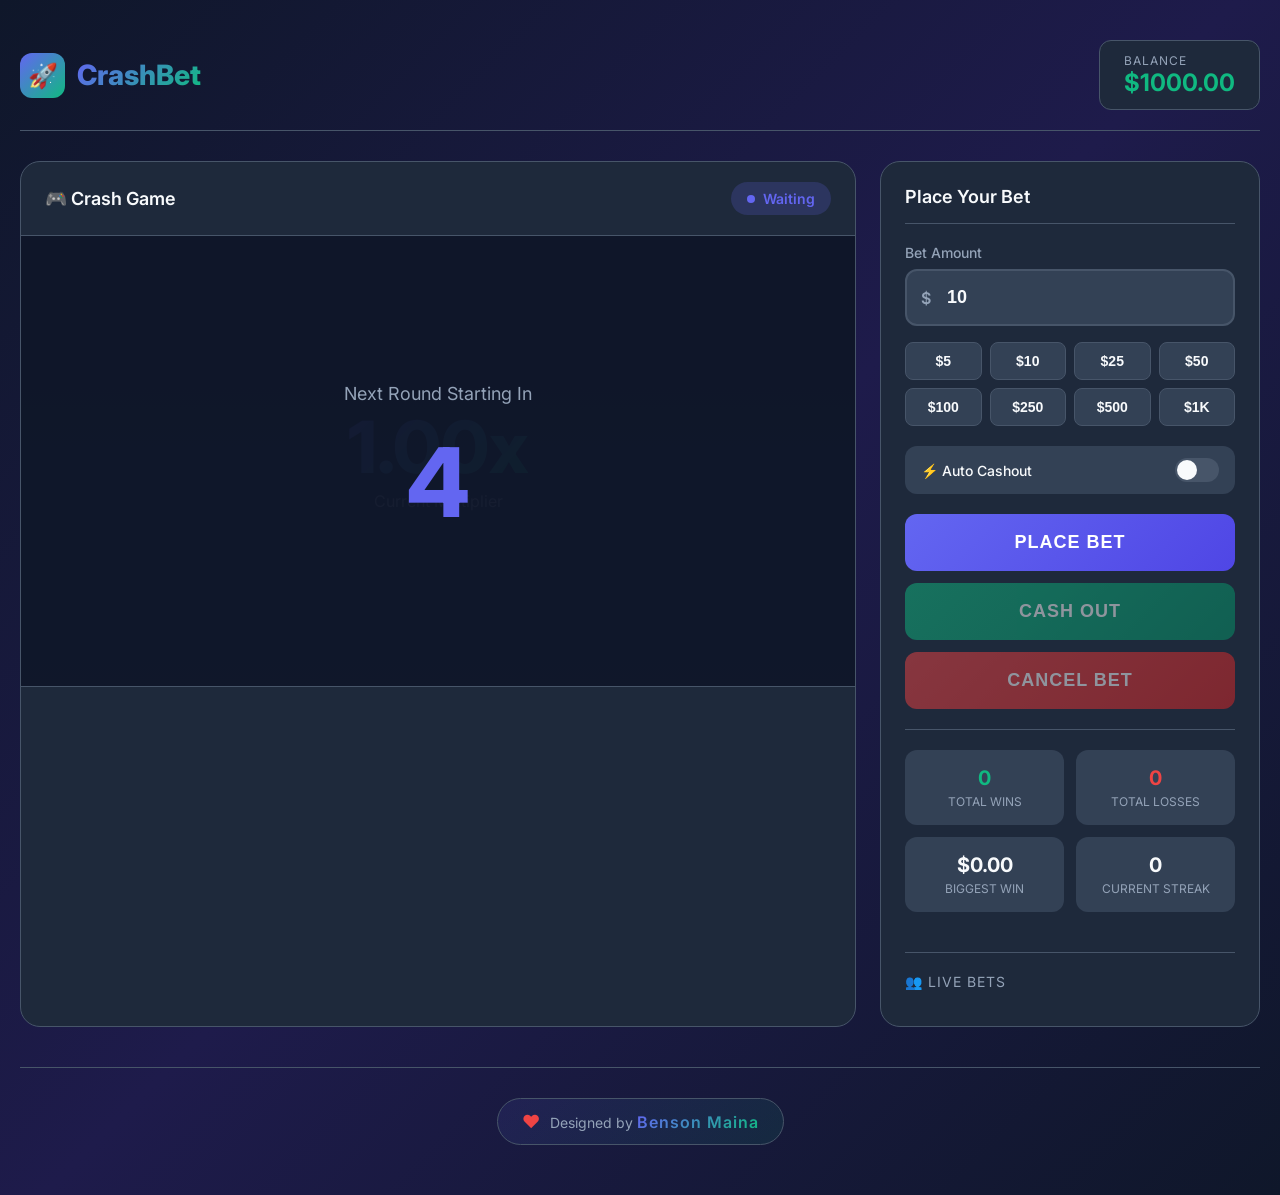
==== index.html @ c90af988 "Rename aviator.html to index.html" ====
<!DOCTYPE html>
<html lang="en">
<head>
    <meta charset="UTF-8">
    <meta name="viewport" content="width=device-width, initial-scale=1.0">
    <title>Crash Bet - Cash Out Game</title>
    <link rel="preconnect" href="https://fonts.googleapis.com">
    <link rel="preconnect" href="https://fonts.gstatic.com" crossorigin>
    <link href="https://fonts.googleapis.com/css2?family=Inter:wght@400;500;600;700;800&display=swap" rel="stylesheet">
    <style>
        * {
            margin: 0;
            padding: 0;
            box-sizing: border-box;
        }

        :root {
            --primary: #6366f1;
            --primary-dark: #4f46e5;
            --success: #10b981;
            --success-dark: #059669;
            --danger: #ef4444;
            --danger-dark: #dc2626;
            --warning: #f59e0b;
            --bg-dark: #0f172a;
            --bg-card: #1e293b;
            --bg-input: #334155;
            --text-primary: #f8fafc;
            --text-secondary: #94a3b8;
            --border: #475569;
        }

        body {
            font-family: 'Inter', sans-serif;
            background: linear-gradient(135deg, #0f172a 0%, #1e1b4b 50%, #0f172a 100%);
            min-height: 100vh;
            color: var(--text-primary);
            overflow-x: hidden;
        }

        .container {
            max-width: 1400px;
            margin: 0 auto;
            padding: 20px;
        }

        /* Header */
        .header {
            display: flex;
            justify-content: space-between;
            align-items: center;
            padding: 20px 0;
            border-bottom: 1px solid var(--border);
            margin-bottom: 30px;
        }

        .logo {
            display: flex;
            align-items: center;
            gap: 12px;
        }

        .logo-icon {
            width: 45px;
            height: 45px;
            background: linear-gradient(135deg, var(--primary), var(--success));
            border-radius: 12px;
            display: flex;
            align-items: center;
            justify-content: center;
            font-size: 24px;
            font-weight: 800;
        }

        .logo-text {
            font-size: 28px;
            font-weight: 800;
            background: linear-gradient(135deg, var(--primary), var(--success));
            -webkit-background-clip: text;
            -webkit-text-fill-color: transparent;
            background-clip: text;
        }

        .balance-display {
            display: flex;
            align-items: center;
            gap: 20px;
        }

        .balance {
            background: var(--bg-card);
            padding: 12px 24px;
            border-radius: 12px;
            border: 1px solid var(--border);
        }

        .balance-label {
            font-size: 12px;
            color: var(--text-secondary);
            text-transform: uppercase;
            letter-spacing: 1px;
        }

        .balance-amount {
            font-size: 24px;
            font-weight: 700;
            color: var(--success);
        }

        /* Main Game Area */
        .game-layout {
            display: grid;
            grid-template-columns: 1fr 380px;
            gap: 24px;
        }

        @media (max-width: 1024px) {
            .game-layout {
                grid-template-columns: 1fr;
            }
        }

        /* Game Canvas Area */
        .game-area {
            background: var(--bg-card);
            border-radius: 20px;
            border: 1px solid var(--border);
            overflow: hidden;
            position: relative;
        }

        .game-header {
            display: flex;
            justify-content: space-between;
            align-items: center;
            padding: 20px 24px;
            border-bottom: 1px solid var(--border);
        }

        .game-title {
            font-size: 18px;
            font-weight: 600;
        }

        .game-status {
            display: flex;
            align-items: center;
            gap: 8px;
            padding: 8px 16px;
            border-radius: 20px;
            font-size: 14px;
            font-weight: 600;
        }

        .status-waiting {
            background: rgba(99, 102, 241, 0.2);
            color: var(--primary);
        }

        .status-running {
            background: rgba(16, 185, 129, 0.2);
            color: var(--success);
        }

        .status-crashed {
            background: rgba(239, 68, 68, 0.2);
            color: var(--danger);
        }

        .status-dot {
            width: 8px;
            height: 8px;
            border-radius: 50%;
            animation: pulse 1.5s infinite;
        }

        .status-waiting .status-dot {
            background: var(--primary);
        }

        .status-running .status-dot {
            background: var(--success);
        }

        .status-crashed .status-dot {
            background: var(--danger);
        }

        @keyframes pulse {
            0%, 100% { opacity: 1; }
            50% { opacity: 0.5; }
        }

        .canvas-container {
            position: relative;
            height: 450px;
            background: linear-gradient(180deg, #0f172a 0%, #1e293b 100%);
        }

        #gameCanvas {
            width: 100%;
            height: 100%;
        }

        .multiplier-display {
            position: absolute;
            top: 50%;
            left: 50%;
            transform: translate(-50%, -50%);
            text-align: center;
            z-index: 10;
        }

        .multiplier-value {
            font-size: 72px;
            font-weight: 800;
            background: linear-gradient(135deg, var(--primary), var(--success));
            -webkit-background-clip: text;
            -webkit-text-fill-color: transparent;
            background-clip: text;
            line-height: 1;
        }

        .multiplier-label {
            font-size: 16px;
            color: var(--text-secondary);
            margin-top: 8px;
        }

        .crashed-overlay {
            position: absolute;
            top: 0;
            left: 0;
            right: 0;
            bottom: 0;
            background: rgba(239, 68, 68, 0.1);
            display: none;
            align-items: center;
            justify-content: center;
            flex-direction: column;
            z-index: 20;
        }

        .crashed-overlay.active {
            display: flex;
        }

        .crashed-text {
            font-size: 48px;
            font-weight: 800;
            color: var(--danger);
            text-transform: uppercase;
        }

        .crashed-multiplier {
            font-size: 32px;
            font-weight: 700;
            color: var(--text-primary);
            margin-top: 10px;
        }

        /* History Bar */
        .history-bar {
            display: flex;
            gap: 8px;
            padding: 16px 24px;
            border-top: 1px solid var(--border);
            overflow-x: auto;
            scrollbar-width: thin;
            scrollbar-color: var(--border) var(--bg-card);
        }

        .history-item {
            flex-shrink: 0;
            padding: 8px 16px;
            border-radius: 8px;
            font-size: 14px;
            font-weight: 600;
            min-width: 70px;
            text-align: center;
        }

        .history-win {
            background: rgba(16, 185, 129, 0.2);
            color: var(--success);
        }

        .history-loss {
            background: rgba(239, 68, 68, 0.2);
            color: var(--danger);
        }

        /* Betting Panel */
        .betting-panel {
            background: var(--bg-card);
            border-radius: 20px;
            border: 1px solid var(--border);
            padding: 24px;
            display: flex;
            flex-direction: column;
            gap: 20px;
        }

        .panel-title {
            font-size: 18px;
            font-weight: 600;
            padding-bottom: 16px;
            border-bottom: 1px solid var(--border);
        }

        .bet-input-group {
            display: flex;
            flex-direction: column;
            gap: 8px;
        }

        .input-label {
            font-size: 14px;
            color: var(--text-secondary);
            font-weight: 500;
        }

        .bet-input-wrapper {
            position: relative;
            display: flex;
            align-items: center;
        }

        .currency-symbol {
            position: absolute;
            left: 16px;
            color: var(--text-secondary);
            font-weight: 600;
        }

        .bet-input {
            width: 100%;
            padding: 16px 16px 16px 40px;
            background: var(--bg-input);
            border: 2px solid var(--border);
            border-radius: 12px;
            color: var(--text-primary);
            font-size: 18px;
            font-weight: 600;
            transition: all 0.3s;
        }

        .bet-input:focus {
            outline: none;
            border-color: var(--primary);
            box-shadow: 0 0 0 3px rgba(99, 102, 241, 0.2);
        }

        .quick-bets {
            display: grid;
            grid-template-columns: repeat(4, 1fr);
            gap: 8px;
            margin-top: 8px;
        }

        .quick-bet-btn {
            padding: 10px;
            background: var(--bg-input);
            border: 1px solid var(--border);
            border-radius: 8px;
            color: var(--text-primary);
            font-size: 14px;
            font-weight: 600;
            cursor: pointer;
            transition: all 0.2s;
        }

        .quick-bet-btn:hover {
            background: var(--primary);
            border-color: var(--primary);
        }

        .auto-cashout-group {
            display: flex;
            flex-direction: column;
            gap: 8px;
        }

        .auto-cashout-toggle {
            display: flex;
            align-items: center;
            justify-content: space-between;
            padding: 12px 16px;
            background: var(--bg-input);
            border-radius: 12px;
            cursor: pointer;
            transition: all 0.3s;
        }

        .auto-cashout-toggle.active {
            background: rgba(16, 185, 129, 0.2);
            border: 1px solid var(--success);
        }

        .toggle-label {
            display: flex;
            align-items: center;
            gap: 10px;
            font-size: 14px;
            font-weight: 500;
        }

        .toggle-switch {
            width: 44px;
            height: 24px;
            background: var(--border);
            border-radius: 12px;
            position: relative;
            transition: all 0.3s;
        }

        .toggle-switch::after {
            content: '';
            position: absolute;
            width: 20px;
            height: 20px;
            background: var(--text-primary);
            border-radius: 50%;
            top: 2px;
            left: 2px;
            transition: all 0.3s;
        }

        .auto-cashout-toggle.active .toggle-switch {
            background: var(--success);
        }

        .auto-cashout-toggle.active .toggle-switch::after {
            left: 22px;
        }

        .auto-cashout-input {
            display: none;
            margin-top: 12px;
        }

        .auto-cashout-toggle.active + .auto-cashout-input {
            display: flex;
        }

        .action-buttons {
            display: flex;
            flex-direction: column;
            gap: 12px;
            margin-top: auto;
        }

        .btn {
            padding: 18px 24px;
            border: none;
            border-radius: 12px;
            font-size: 18px;
            font-weight: 700;
            cursor: pointer;
            transition: all 0.3s;
            text-transform: uppercase;
            letter-spacing: 1px;
        }

        .btn-primary {
            background: linear-gradient(135deg, var(--primary), var(--primary-dark));
            color: white;
        }

        .btn-primary:hover:not(:disabled) {
            transform: translateY(-2px);
            box-shadow: 0 10px 30px rgba(99, 102, 241, 0.4);
        }

        .btn-success {
            background: linear-gradient(135deg, var(--success), var(--success-dark));
            color: white;
        }

        .btn-success:hover:not(:disabled) {
            transform: translateY(-2px);
            box-shadow: 0 10px 30px rgba(16, 185, 129, 0.4);
        }

        .btn-danger {
            background: linear-gradient(135deg, var(--danger), var(--danger-dark));
            color: white;
        }

        .btn:disabled {
            opacity: 0.5;
            cursor: not-allowed;
            transform: none !important;
        }

        .btn-cashout {
            animation: cashoutPulse 1s infinite;
        }

        @keyframes cashoutPulse {
            0%, 100% { transform: scale(1); }
            50% { transform: scale(1.02); }
        }

        /* Stats Section */
        .stats-section {
            display: grid;
            grid-template-columns: repeat(2, 1fr);
            gap: 12px;
            padding-top: 20px;
            border-top: 1px solid var(--border);
        }

        .stat-card {
            background: var(--bg-input);
            padding: 16px;
            border-radius: 12px;
            text-align: center;
        }

        .stat-value {
            font-size: 20px;
            font-weight: 700;
            color: var(--text-primary);
        }

        .stat-label {
            font-size: 12px;
            color: var(--text-secondary);
            margin-top: 4px;
            text-transform: uppercase;
        }

        .stat-value.win {
            color: var(--success);
        }

        .stat-value.loss {
            color: var(--danger);
        }

        /* Live Bets */
        .live-bets {
            margin-top: 20px;
            padding-top: 20px;
            border-top: 1px solid var(--border);
        }

        .live-bets-title {
            font-size: 14px;
            color: var(--text-secondary);
            margin-bottom: 12px;
            text-transform: uppercase;
            letter-spacing: 1px;
        }

        .live-bet-item {
            display: flex;
            justify-content: space-between;
            align-items: center;
            padding: 10px 0;
            border-bottom: 1px solid var(--border);
        }

        .live-bet-item:last-child {
            border-bottom: none;
        }

        .player-info {
            display: flex;
            align-items: center;
            gap: 10px;
        }

        .player-avatar {
            width: 32px;
            height: 32px;
            background: linear-gradient(135deg, var(--primary), var(--success));
            border-radius: 50%;
            display: flex;
            align-items: center;
            justify-content: center;
            font-size: 14px;
            font-weight: 600;
        }

        .player-name {
            font-size: 14px;
            font-weight: 500;
        }

        .player-bet {
            font-size: 14px;
            color: var(--text-secondary);
        }

        .player-cashout {
            font-size: 14px;
            font-weight: 600;
            color: var(--success);
        }

        .player-waiting {
            font-size: 14px;
            color: var(--warning);
        }

        /* Countdown Overlay */
        .countdown-overlay {
            position: absolute;
            top: 0;
            left: 0;
            right: 0;
            bottom: 0;
            background: rgba(15, 23, 42, 0.95);
            display: none;
            align-items: center;
            justify-content: center;
            flex-direction: column;
            z-index: 30;
        }

        .countdown-overlay.active {
            display: flex;
        }

        .countdown-text {
            font-size: 18px;
            color: var(--text-secondary);
            margin-bottom: 20px;
        }

        .countdown-value {
            font-size: 96px;
            font-weight: 800;
            color: var(--primary);
            animation: countdownPulse 1s infinite;
        }

        @keyframes countdownPulse {
            0%, 100% { transform: scale(1); opacity: 1; }
            50% { transform: scale(1.1); opacity: 0.8; }
        }

        /* Toast Notifications */
        .toast-container {
            position: fixed;
            bottom: 24px;
            right: 24px;
            z-index: 1000;
            display: flex;
            flex-direction: column;
            gap: 12px;
        }

        .toast {
            padding: 16px 24px;
            border-radius: 12px;
            background: var(--bg-card);
            border: 1px solid var(--border);
            display: flex;
            align-items: center;
            gap: 12px;
            animation: slideIn 0.3s ease;
            min-width: 300px;
        }

        .toast-success {
            border-color: var(--success);
        }

        .toast-error {
            border-color: var(--danger);
        }

        .toast-icon {
            font-size: 20px;
        }

        .toast-message {
            font-size: 14px;
            font-weight: 500;
        }

        @keyframes slideIn {
            from {
                transform: translateX(100%);
                opacity: 0;
            }
            to {
                transform: translateX(0);
                opacity: 1;
            }
        }

        /* Footer Credit */
        .footer-credit {
            text-align: center;
            padding: 30px 0;
            margin-top: 40px;
            border-top: 1px solid var(--border);
        }

        .credit-badge {
            display: inline-flex;
            align-items: center;
            gap: 10px;
            padding: 12px 24px;
            background: linear-gradient(135deg, rgba(99, 102, 241, 0.1), rgba(16, 185, 129, 0.1));
            border: 1px solid var(--border);
            border-radius: 50px;
            transition: all 0.3s;
        }

        .credit-badge:hover {
            border-color: var(--primary);
            box-shadow: 0 0 20px rgba(99, 102, 241, 0.3);
        }

        .credit-text {
            font-size: 14px;
            color: var(--text-secondary);
        }

        .credit-text span {
            color: var(--primary);
            font-weight: 600;
        }

        .credit-heart {
            color: var(--danger);
            animation: heartBeat 1.5s infinite;
            font-size: 18px;
        }

        @keyframes heartBeat {
            0%, 100% { transform: scale(1); }
            50% { transform: scale(1.2); }
        }

        .designer-name {
            font-size: 16px;
            font-weight: 700;
            background: linear-gradient(135deg, var(--primary), var(--success));
            -webkit-background-clip: text;
            -webkit-text-fill-color: transparent;
            background-clip: text;
            letter-spacing: 1px;
        }

        /* Responsive */
        @media (max-width: 768px) {
            .header {
                flex-direction: column;
                gap: 16px;
            }

            .multiplier-value {
                font-size: 48px;
            }

            .canvas-container {
                height: 300px;
            }

            .betting-panel {
                padding: 16px;
            }

            .btn {
                padding: 14px 20px;
                font-size: 16px;
            }
        }
    </style>
</head>
<body>
    <div class="container">
        <!-- Header -->
        <header class="header">
            <div class="logo">
                <div class="logo-icon">🚀</div>
                <span class="logo-text">CrashBet</span>
            </div>
            <div class="balance-display">
                <div class="balance">
                    <div class="balance-label">Balance</div>
                    <div class="balance-amount">$<span id="balance">1000.00</span></div>
                </div>
            </div>
        </header>

        <!-- Main Game Layout -->
        <div class="game-layout">
            <!-- Game Area -->
            <div class="game-area">
                <div class="game-header">
                    <h2 class="game-title">🎮 Crash Game</h2>
                    <div class="game-status status-waiting" id="gameStatus">
                        <span class="status-dot"></span>
                        <span id="statusText">Waiting</span>
                    </div>
                </div>

                <div class="canvas-container">
                    <canvas id="gameCanvas"></canvas>
                    <div class="multiplier-display">
                        <div class="multiplier-value" id="multiplierValue">1.00x</div>
                        <div class="multiplier-label">Current Multiplier</div>
                    </div>
                    <div class="crashed-overlay" id="crashedOverlay">
                        <div class="crashed-text">CRASHED</div>
                        <div class="crashed-multiplier" id="crashedMultiplier">2.45x</div>
                    </div>
                    <div class="countdown-overlay" id="countdownOverlay">
                        <div class="countdown-text">Next Round Starting In</div>
                        <div class="countdown-value" id="countdownValue">5</div>
                    </div>
                </div>

                <div class="history-bar" id="historyBar">
                    <!-- History items will be added here -->
                </div>
            </div>

            <!-- Betting Panel -->
            <div class="betting-panel">
                <h3 class="panel-title">Place Your Bet</h3>

                <div class="bet-input-group">
                    <label class="input-label">Bet Amount</label>
                    <div class="bet-input-wrapper">
                        <span class="currency-symbol">$</span>
                        <input type="number" class="bet-input" id="betAmount" value="10" min="1" max="1000" step="1">
                    </div>
                    <div class="quick-bets">
                        <button class="quick-bet-btn" data-amount="5">$5</button>
                        <button class="quick-bet-btn" data-amount="10">$10</button>
                        <button class="quick-bet-btn" data-amount="25">$25</button>
                        <button class="quick-bet-btn" data-amount="50">$50</button>
                        <button class="quick-bet-btn" data-amount="100">$100</button>
                        <button class="quick-bet-btn" data-amount="250">$250</button>
                        <button class="quick-bet-btn" data-amount="500">$500</button>
                        <button class="quick-bet-btn" data-amount="1000">$1K</button>
                    </div>
                </div>

                <div class="auto-cashout-group">
                    <div class="auto-cashout-toggle" id="autoCashoutToggle">
                        <span class="toggle-label">
                            <span>⚡ Auto Cashout</span>
                        </span>
                        <div class="toggle-switch"></div>
                    </div>
                    <div class="auto-cashout-input">
                        <label class="input-label">Cashout At Multiplier</label>
                        <div class="bet-input-wrapper">
                            <input type="number" class="bet-input" id="autoCashoutValue" value="2.0" min="1.1" max="100" step="0.1">
                            <span class="currency-symbol" style="left: auto; right: 16px;">x</span>
                        </div>
                    </div>
                </div>

                <div class="action-buttons">
                    <button class="btn btn-primary" id="placeBetBtn">Place Bet</button>
                    <button class="btn btn-success btn-cashout" id="cashoutBtn" disabled>Cash Out</button>
                    <button class="btn btn-danger" id="cancelBetBtn" disabled>Cancel Bet</button>
                </div>

                <div class="stats-section">
                    <div class="stat-card">
                        <div class="stat-value win" id="totalWins">0</div>
                        <div class="stat-label">Total Wins</div>
                    </div>
                    <div class="stat-card">
                        <div class="stat-value loss" id="totalLosses">0</div>
                        <div class="stat-label">Total Losses</div>
                    </div>
                    <div class="stat-card">
                        <div class="stat-value" id="biggestWin">$0</div>
                        <div class="stat-label">Biggest Win</div>
                    </div>
                    <div class="stat-card">
                        <div class="stat-value" id="currentStreak">0</div>
                        <div class="stat-label">Current Streak</div>
                    </div>
                </div>

                <div class="live-bets">
                    <div class="live-bets-title">👥 Live Bets</div>
                    <div id="liveBetsList">
                        <!-- Live bets will be added here -->
                    </div>
                </div>
            </div>
        </div>

        <!-- Footer Credit -->
        <footer class="footer-credit">
            <div class="credit-badge">
                <span class="credit-heart">❤</span>
                <span class="credit-text">Designed by <span class="designer-name">Benson Maina</span></span>
            </div>
        </footer>
    </div>

    <!-- Toast Container -->
    <div class="toast-container" id="toastContainer"></div>

    <script>
        // Game State
        const state = {
            balance: 1000,
            currentBet: 0,
            currentMultiplier: 1.00,
            crashPoint: 0,
            gameStatus: 'waiting',
            hasBet: false,
            hasCashedOut: false,
            cashoutMultiplier: 0,
            autoCashoutEnabled: false,
            autoCashoutValue: 2.0,
            history: [],
            stats: {
                wins: 0,
                losses: 0,
                biggestWin: 0,
                streak: 0
            },
            countdown: 5,
            liveBets: []
        };

        // DOM Elements
        const elements = {
            balance: document.getElementById('balance'),
            multiplierValue: document.getElementById('multiplierValue'),
            gameStatus: document.getElementById('gameStatus'),
            statusText: document.getElementById('statusText'),
            crashedOverlay: document.getElementById('crashedOverlay'),
            crashedMultiplier: document.getElementById('crashedMultiplier'),
            countdownOverlay: document.getElementById('countdownOverlay'),
            countdownValue: document.getElementById('countdownValue'),
            betAmount: document.getElementById('betAmount'),
            autoCashoutToggle: document.getElementById('autoCashoutToggle'),
            autoCashoutValue: document.getElementById('autoCashoutValue'),
            placeBetBtn: document.getElementById('placeBetBtn'),
            cashoutBtn: document.getElementById('cashoutBtn'),
            cancelBetBtn: document.getElementById('cancelBetBtn'),
            historyBar: document.getElementById('historyBar'),
            liveBetsList: document.getElementById('liveBetsList'),
            totalWins: document.getElementById('totalWins'),
            totalLosses: document.getElementById('totalLosses'),
            biggestWin: document.getElementById('biggestWin'),
            currentStreak: document.getElementById('currentStreak'),
            toastContainer: document.getElementById('toastContainer'),
            canvas: document.getElementById('gameCanvas')
        };

        // Canvas Setup
        const ctx = elements.canvas.getContext('2d');
        let animationId = null;
        let graphPoints = [];

        function resizeCanvas() {
            const container = elements.canvas.parentElement;
            elements.canvas.width = container.offsetWidth * window.devicePixelRatio;
            elements.canvas.height = container.offsetHeight * window.devicePixelRatio;
            ctx.scale(window.devicePixelRatio, window.devicePixelRatio);
        }

        resizeCanvas();
        window.addEventListener('resize', resizeCanvas);

        // Generate Crash Point
        function generateCrashPoint() {
            const houseEdge = 0.04;
            const random = Math.random();
            const crashPoint = (1 - houseEdge) / (1 - random);
            return Math.max(1.00, Math.min(crashPoint, 100));
        }

        // Update Balance Display
        function updateBalance() {
            elements.balance.textContent = state.balance.toFixed(2);
        }

        // Update Stats Display
        function updateStats() {
            elements.totalWins.textContent = state.stats.wins;
            elements.totalLosses.textContent = state.stats.losses;
            elements.biggestWin.textContent = `$${state.stats.biggestWin.toFixed(2)}`;
            elements.currentStreak.textContent = state.stats.streak;
        }

        // Update Game Status
        function updateGameStatus(status, text) {
            state.gameStatus = status;
            elements.gameStatus.className = `game-status status-${status}`;
            elements.statusText.textContent = text;
        }

        // Toast Notification
        function showToast(message, type = 'success') {
            const toast = document.createElement('div');
            toast.className = `toast toast-${type}`;
            toast.innerHTML = `
                <span class="toast-icon">${type === 'success' ? '✅' : '❌'}</span>
                <span class="toast-message">${message}</span>
            `;
            elements.toastContainer.appendChild(toast);

            setTimeout(() => {
                toast.style.animation = 'slideIn 0.3s ease reverse';
                setTimeout(() => toast.remove(), 300);
            }, 3000);
        }

        // Add to History
        function addToHistory(multiplier) {
            state.history.unshift(multiplier);
            if (state.history.length > 20) {
                state.history.pop();
            }

            const historyItem = document.createElement('div');
            historyItem.className = `history-item ${multiplier >= 2 ? 'history-win' : 'history-loss'}`;
            historyItem.textContent = `${multiplier.toFixed(2)}x`;

            elements.historyBar.insertBefore(historyItem, elements.historyBar.firstChild);

            if (elements.historyBar.children.length > 20) {
                elements.historyBar.lastChild.remove();
            }
        }

        // Generate Live Bets
        function generateLiveBets() {
            const names = ['Player123', 'LuckyWin', 'CryptoKing', 'BetMaster', 'HighRoller', 'QuickCash', 'MoonBoy', 'DiamondHands'];
            state.liveBets = [];

            const numBets = Math.floor(Math.random() * 5) + 3;
            for (let i = 0; i < numBets; i++) {
                state.liveBets.push({
                    name: names[Math.floor(Math.random() * names.length)] + Math.floor(Math.random() * 100),
                    bet: Math.floor(Math.random() * 500) + 10,
                    cashoutAt: (Math.random() * 5 + 1.1).toFixed(2),
                    cashedOut: false
                });
            }

            renderLiveBets();
        }

        // Render Live Bets
        function renderLiveBets() {
            elements.liveBetsList.innerHTML = '';

            state.liveBets.forEach(bet => {
                const betItem = document.createElement('div');
                betItem.className = 'live-bet-item';

                const initials = bet.name.substring(0, 2).toUpperCase();
                const status = bet.cashedOut 
                    ? `<span class="player-cashout">${bet.cashoutAt}x</span>`
                    : state.gameStatus === 'running'
                    ? `<span class="player-waiting">Playing</span>`
                    : `<span class="player-bet">$${bet.bet}</span>`;

                betItem.innerHTML = `
                    <div class="player-info">
                        <div class="player-avatar">${initials}</div>
                        <div>
                            <div class="player-name">${bet.name}</div>
                            <div class="player-bet">$${bet.bet}</div>
                        </div>
                    </div>
                    ${status}
                `;

                elements.liveBetsList.appendChild(betItem);
            });
        }

        // Draw Game Canvas
        function drawCanvas() {
            const width = elements.canvas.offsetWidth;
            const height = elements.canvas.offsetHeight;

            ctx.clearRect(0, 0, width, height);

            // Draw grid
            ctx.strokeStyle = 'rgba(71, 85, 105, 0.3)';
            ctx.lineWidth = 1;

            for (let i = 0; i < 5; i++) {
                const x = (width / 5) * i;
                ctx.beginPath();
                ctx.moveTo(x, 0);
                ctx.lineTo(x, height);
                ctx.stroke();
            }

            for (let i = 0; i < 5; i++) {
                const y = (height / 5) * i;
                ctx.beginPath();
                ctx.moveTo(0, y);
                ctx.lineTo(width, y);
                ctx.stroke();
            }

            // Draw graph line
            if (graphPoints.length > 1 && state.gameStatus === 'running') {
                const gradient = ctx.createLinearGradient(0, 0, width, height);
                gradient.addColorStop(0, '#10b981');
                gradient.addColorStop(1, '#6366f1');

                ctx.strokeStyle = gradient;
                ctx.lineWidth = 4;
                ctx.lineCap = 'round';
                ctx.lineJoin = 'round';

                ctx.beginPath();
                graphPoints.forEach((point, index) => {
                    const x = (point.t / 10) * width;
                    const y = height - (point.m / 10) * height;

                    if (index === 0) {
                        ctx.moveTo(x, y);
                    } else {
                        ctx.lineTo(x, y);
                    }
                });
                ctx.stroke();

                // Draw area under curve
                ctx.lineTo(width, height);
                ctx.lineTo(0, height);
                ctx.closePath();

                const areaGradient = ctx.createLinearGradient(0, 0, 0, height);
                areaGradient.addColorStop(0, 'rgba(16, 185, 129, 0.3)');
                areaGradient.addColorStop(1, 'rgba(99, 102, 241, 0.1)');
                ctx.fillStyle = areaGradient;
                ctx.fill();

                // Draw rocket/point
                const lastPoint = graphPoints[graphPoints.length - 1];
                if (lastPoint) {
                    const x = (lastPoint.t / 10) * width;
                    const y = height - (lastPoint.m / 10) * height;

                    // Glow effect
                    const glow = ctx.createRadialGradient(x, y, 0, x, y, 20);
                    glow.addColorStop(0, 'rgba(16, 185, 129, 0.8)');
                    glow.addColorStop(1, 'rgba(16, 185, 129, 0)');
                    ctx.fillStyle = glow;
                    ctx.beginPath();
                    ctx.arc(x, y, 20, 0, Math.PI * 2);
                    ctx.fill();

                    // Point
                    ctx.fillStyle = '#10b981';
                    ctx.beginPath();
                    ctx.arc(x, y, 8, 0, Math.PI * 2);
                    ctx.fill();
                }
            }

            // Draw multiplier labels on Y-axis
            ctx.fillStyle = '#94a3b8';
            ctx.font = '12px Inter';
            ctx.textAlign = 'right';
            for (let i = 1; i <= 5; i++) {
                const y = height - (height / 5) * i;
                ctx.fillText(`${i}x`, width - 10, y + 4);
            }
        }

        // Game Loop
        function gameLoop() {
            if (state.gameStatus !== 'running') return;

            const timeElapsed = Date.now() / 1000;
            state.currentMultiplier = 1.00 + (Math.pow(timeElapsed, 2) * 0.1);

            graphPoints.push({
                t: timeElapsed,
                m: state.currentMultiplier
            });

            elements.multiplierValue.textContent = `${state.currentMultiplier.toFixed(2)}x`;

            if (state.autoCashoutEnabled && !state.hasCashedOut && state.hasBet) {
                if (state.currentMultiplier >= state.autoCashoutValue) {
                    cashOut();
                }
            }

            if (state.currentMultiplier >= state.crashPoint) {
                crash();
                return;
            }

            drawCanvas();
            renderLiveBets();

            animationId = requestAnimationFrame(gameLoop);
        }

        // Start Countdown
        function startCountdown() {
            updateGameStatus('waiting', 'Waiting');
            elements.countdownOverlay.classList.add('active');
            elements.crashedOverlay.classList.remove('active');
            state.countdown = 5;

            const countdownInterval = setInterval(() => {
                state.countdown--;
                elements.countdownValue.textContent = state.countdown;

                if (state.countdown <= 0) {
                    clearInterval(countdownInterval);
                    elements.countdownOverlay.classList.remove('active');
                    startRound();
                }
            }, 1000);
        }

        // Start Round
        function startRound() {
            state.currentMultiplier = 1.00;
            state.crashPoint = generateCrashPoint();
            state.hasCashedOut = false;
            state.cashoutMultiplier = 0;
            graphPoints = [];

            updateGameStatus('running', 'Running');
            elements.multiplierValue.textContent = '1.00x';
            elements.multiplierValue.style.background = 'linear-gradient(135deg, #10b981, #6366f1)';
            elements.multiplierValue.style.webkitBackgroundClip = 'text';
            elements.multiplierValue.style.webkitTextFillColor = 'transparent';

            elements.placeBetBtn.disabled = true;
            elements.cancelBetBtn.disabled = true;

            if (state.hasBet) {
                elements.cashoutBtn.disabled = false;
            }

            generateLiveBets();
            gameLoop();

            console.log('Crash Point (debug):', state.crashPoint.toFixed(2));
        }

        // Crash
        function crash() {
            if (animationId) {
                cancelAnimationFrame(animationId);
            }

            updateGameStatus('crashed', 'Crashed');
            elements.crashedMultiplier.textContent = `${state.crashPoint.toFixed(2)}x`;
            elements.crashedOverlay.classList.add('active');

            elements.multiplierValue.textContent = `${state.crashPoint.toFixed(2)}x`;
            elements.multiplierValue.style.background = 'linear-gradient(135deg, #ef4444, #dc2626)';
            elements.multiplierValue.style.webkitBackgroundClip = 'text';
            elements.multiplierValue.style.webkitTextFillColor = 'transparent';

            if (state.hasBet && !state.hasCashedOut) {
                state.stats.losses++;
                state.stats.streak = state.stats.streak > 0 ? -1 : -1;
                showToast(`Round crashed at ${state.crashPoint.toFixed(2)}x. You lost $${state.currentBet.toFixed(2)}`, 'error');
            }

            state.liveBets.forEach(bet => {
                if (!bet.cashedOut && parseFloat(bet.cashoutAt) <= state.crashPoint) {
                    bet.cashedOut = true;
                }
            });

            addToHistory(state.crashPoint);
            updateStats();

            elements.cashoutBtn.disabled = true;
            elements.placeBetBtn.disabled = false;

            state.hasBet = false;
            state.currentBet = 0;

            setTimeout(() => {
                startCountdown();
            }, 3000);
        }

        // Place Bet
        function placeBet() {
            const betAmount = parseFloat(elements.betAmount.value);

            if (isNaN(betAmount) || betAmount < 1) {
                showToast('Please enter a valid bet amount (minimum $1)', 'error');
                return;
            }

            if (betAmount > state.balance) {
                showToast('Insufficient balance', 'error');
                return;
            }

            if (state.gameStatus !== 'waiting') {
                showToast('Please wait for the next round', 'error');
                return;
            }

            state.balance -= betAmount;
            state.currentBet = betAmount;
            state.hasBet = true;

            updateBalance();

            elements.placeBetBtn.disabled = true;
            elements.cancelBetBtn.disabled = false;
            elements.betAmount.disabled = true;

            showToast(`Bet placed: $${betAmount.toFixed(2)}`, 'success');
        }

        // Cancel Bet
        function cancelBet() {
            if (!state.hasBet) return;

            state.balance += state.currentBet;
            state.currentBet = 0;
            state.hasBet = false;

            updateBalance();

            elements.placeBetBtn.disabled = false;
            elements.cancelBetBtn.disabled = true;
            elements.betAmount.disabled = false;

            showToast('Bet cancelled', 'success');
        }

        // Cash Out
        function cashOut() {
            if (!state.hasBet || state.hasCashedOut || state.gameStatus !== 'running') return;

            state.hasCashedOut = true;
            state.cashoutMultiplier = state.currentMultiplier;
            const winAmount = state.currentBet * state.cashoutMultiplier;

            state.balance += winAmount;
            state.stats.wins++;
            state.stats.streak = state.stats.streak >= 0 ? state.stats.streak + 1 : 1;

            if (winAmount > state.stats.biggestWin) {
                state.stats.biggestWin = winAmount;
            }

            updateBalance();
            updateStats();

            elements.cashoutBtn.disabled = true;

            showToast(`Cashed out at ${state.cashoutMultiplier.toFixed(2)}x! Won $${winAmount.toFixed(2)}`, 'success');

            state.liveBets.forEach(bet => {
                if (!bet.cashedOut && bet.name.startsWith('You')) {
                    bet.cashedOut = true;
                    bet.cashoutAt = state.cashoutMultiplier.toFixed(2);
                }
            });
        }

        // Toggle Auto Cashout
        function toggleAutoCashout() {
            state.autoCashoutEnabled = !state.autoCashoutEnabled;
            elements.autoCashoutToggle.classList.toggle('active', state.autoCashoutEnabled);
        }

        // Event Listeners
        elements.placeBetBtn.addEventListener('click', placeBet);
        elements.cancelBetBtn.addEventListener('click', cancelBet);
        elements.cashoutBtn.addEventListener('click', cashOut);
        elements.autoCashoutToggle.addEventListener('click', toggleAutoCashout);

        document.querySelectorAll('.quick-bet-btn').forEach(btn => {
            btn.addEventListener('click', () => {
                const amount = parseFloat(btn.dataset.amount);
                elements.betAmount.value = amount;
            });
        });

        elements.autoCashoutValue.addEventListener('change', (e) => {
            state.autoCashoutValue = parseFloat(e.target.value);
        });

        // Initialize
        function init() {
            updateBalance();
            updateStats();
            drawCanvas();
            startCountdown();
        }

        init();
    </script>
</body>
</html>
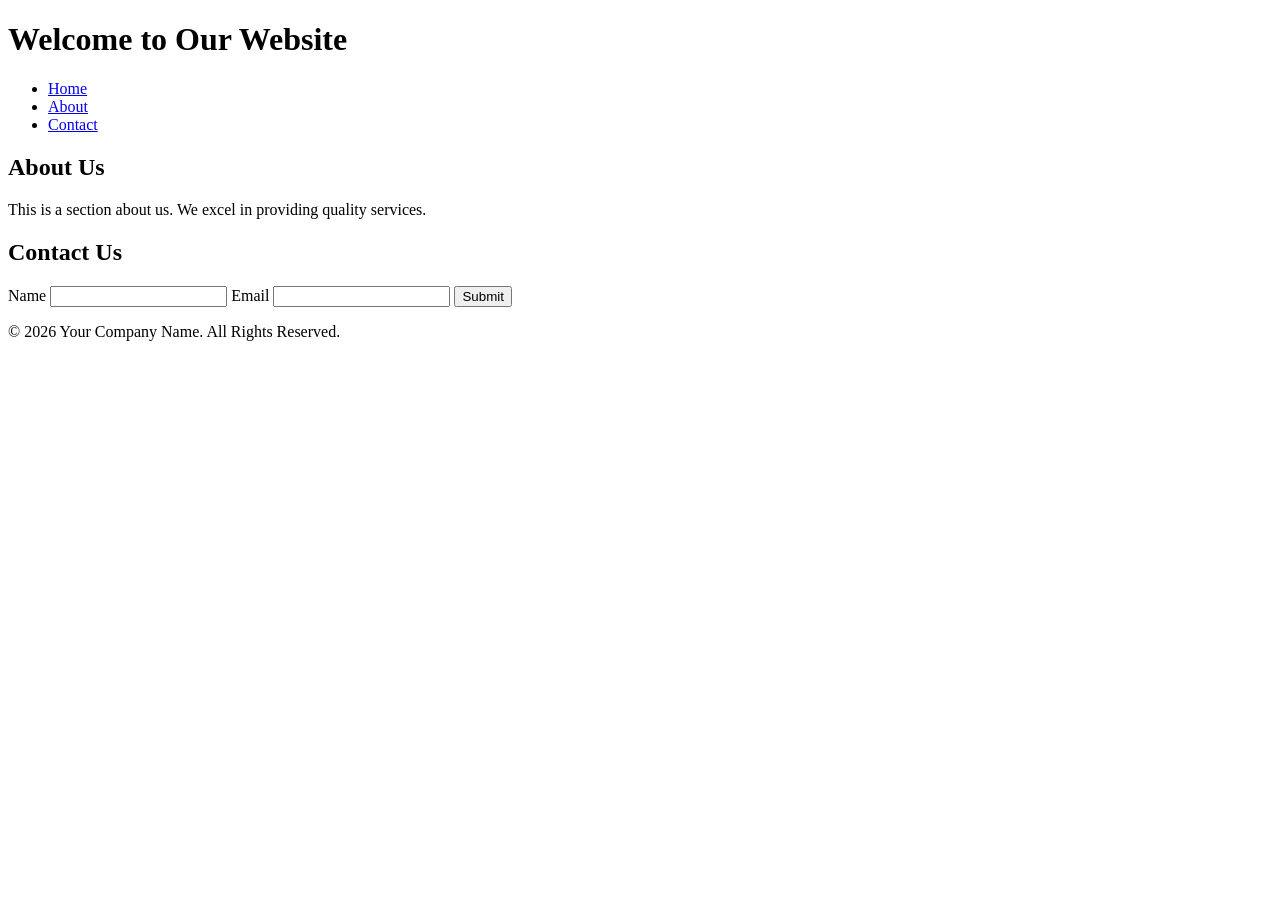
==== commit f7119dd8: "Update index.html with accessibility improvements such as aria-labels, semantic HTML tags, separated" ====
--- a/index.html
+++ b/index.html
@@ -3,1411 +3,41 @@
 <head>
     <meta charset="UTF-8">
     <meta name="viewport" content="width=device-width, initial-scale=1.0">
-    <title>Crash Bet - Cash Out Game</title>
-    <link rel="preconnect" href="https://fonts.googleapis.com">
-    <link rel="preconnect" href="https://fonts.gstatic.com" crossorigin>
-    <link href="https://fonts.googleapis.com/css2?family=Inter:wght@400;500;600;700;800&display=swap" rel="stylesheet">
-    <style>
-        * {
-            margin: 0;
-            padding: 0;
-            box-sizing: border-box;
-        }
-
-        :root {
-            --primary: #6366f1;
-            --primary-dark: #4f46e5;
-            --success: #10b981;
-            --success-dark: #059669;
-            --danger: #ef4444;
-            --danger-dark: #dc2626;
-            --warning: #f59e0b;
-            --bg-dark: #0f172a;
-            --bg-card: #1e293b;
-            --bg-input: #334155;
-            --text-primary: #f8fafc;
-            --text-secondary: #94a3b8;
-            --border: #475569;
-        }
-
-        body {
-            font-family: 'Inter', sans-serif;
-            background: linear-gradient(135deg, #0f172a 0%, #1e1b4b 50%, #0f172a 100%);
-            min-height: 100vh;
-            color: var(--text-primary);
-            overflow-x: hidden;
-        }
-
-        .container {
-            max-width: 1400px;
-            margin: 0 auto;
-            padding: 20px;
-        }
-
-        /* Header */
-        .header {
-            display: flex;
-            justify-content: space-between;
-            align-items: center;
-            padding: 20px 0;
-            border-bottom: 1px solid var(--border);
-            margin-bottom: 30px;
-        }
-
-        .logo {
-            display: flex;
-            align-items: center;
-            gap: 12px;
-        }
-
-        .logo-icon {
-            width: 45px;
-            height: 45px;
-            background: linear-gradient(135deg, var(--primary), var(--success));
-            border-radius: 12px;
-            display: flex;
-            align-items: center;
-            justify-content: center;
-            font-size: 24px;
-            font-weight: 800;
-        }
-
-        .logo-text {
-            font-size: 28px;
-            font-weight: 800;
-            background: linear-gradient(135deg, var(--primary), var(--success));
-            -webkit-background-clip: text;
-            -webkit-text-fill-color: transparent;
-            background-clip: text;
-        }
-
-        .balance-display {
-            display: flex;
-            align-items: center;
-            gap: 20px;
-        }
-
-        .balance {
-            background: var(--bg-card);
-            padding: 12px 24px;
-            border-radius: 12px;
-            border: 1px solid var(--border);
-        }
-
-        .balance-label {
-            font-size: 12px;
-            color: var(--text-secondary);
-            text-transform: uppercase;
-            letter-spacing: 1px;
-        }
-
-        .balance-amount {
-            font-size: 24px;
-            font-weight: 700;
-            color: var(--success);
-        }
-
-        /* Main Game Area */
-        .game-layout {
-            display: grid;
-            grid-template-columns: 1fr 380px;
-            gap: 24px;
-        }
-
-        @media (max-width: 1024px) {
-            .game-layout {
-                grid-template-columns: 1fr;
-            }
-        }
-
-        /* Game Canvas Area */
-        .game-area {
-            background: var(--bg-card);
-            border-radius: 20px;
-            border: 1px solid var(--border);
-            overflow: hidden;
-            position: relative;
-        }
-
-        .game-header {
-            display: flex;
-            justify-content: space-between;
-            align-items: center;
-            padding: 20px 24px;
-            border-bottom: 1px solid var(--border);
-        }
-
-        .game-title {
-            font-size: 18px;
-            font-weight: 600;
-        }
-
-        .game-status {
-            display: flex;
-            align-items: center;
-            gap: 8px;
-            padding: 8px 16px;
-            border-radius: 20px;
-            font-size: 14px;
-            font-weight: 600;
-        }
-
-        .status-waiting {
-            background: rgba(99, 102, 241, 0.2);
-            color: var(--primary);
-        }
-
-        .status-running {
-            background: rgba(16, 185, 129, 0.2);
-            color: var(--success);
-        }
-
-        .status-crashed {
-            background: rgba(239, 68, 68, 0.2);
-            color: var(--danger);
-        }
-
-        .status-dot {
-            width: 8px;
-            height: 8px;
-            border-radius: 50%;
-            animation: pulse 1.5s infinite;
-        }
-
-        .status-waiting .status-dot {
-            background: var(--primary);
-        }
-
-        .status-running .status-dot {
-            background: var(--success);
-        }
-
-        .status-crashed .status-dot {
-            background: var(--danger);
-        }
-
-        @keyframes pulse {
-            0%, 100% { opacity: 1; }
-            50% { opacity: 0.5; }
-        }
-
-        .canvas-container {
-            position: relative;
-            height: 450px;
-            background: linear-gradient(180deg, #0f172a 0%, #1e293b 100%);
-        }
-
-        #gameCanvas {
-            width: 100%;
-            height: 100%;
-        }
-
-        .multiplier-display {
-            position: absolute;
-            top: 50%;
-            left: 50%;
-            transform: translate(-50%, -50%);
-            text-align: center;
-            z-index: 10;
-        }
-
-        .multiplier-value {
-            font-size: 72px;
-            font-weight: 800;
-            background: linear-gradient(135deg, var(--primary), var(--success));
-            -webkit-background-clip: text;
-            -webkit-text-fill-color: transparent;
-            background-clip: text;
-            line-height: 1;
-        }
-
-        .multiplier-label {
-            font-size: 16px;
-            color: var(--text-secondary);
-            margin-top: 8px;
-        }
-
-        .crashed-overlay {
-            position: absolute;
-            top: 0;
-            left: 0;
-            right: 0;
-            bottom: 0;
-            background: rgba(239, 68, 68, 0.1);
-            display: none;
-            align-items: center;
-            justify-content: center;
-            flex-direction: column;
-            z-index: 20;
-        }
-
-        .crashed-overlay.active {
-            display: flex;
-        }
-
-        .crashed-text {
-            font-size: 48px;
-            font-weight: 800;
-            color: var(--danger);
-            text-transform: uppercase;
-        }
-
-        .crashed-multiplier {
-            font-size: 32px;
-            font-weight: 700;
-            color: var(--text-primary);
-            margin-top: 10px;
-        }
-
-        /* History Bar */
-        .history-bar {
-            display: flex;
-            gap: 8px;
-            padding: 16px 24px;
-            border-top: 1px solid var(--border);
-            overflow-x: auto;
-            scrollbar-width: thin;
-            scrollbar-color: var(--border) var(--bg-card);
-        }
-
-        .history-item {
-            flex-shrink: 0;
-            padding: 8px 16px;
-            border-radius: 8px;
-            font-size: 14px;
-            font-weight: 600;
-            min-width: 70px;
-            text-align: center;
-        }
-
-        .history-win {
-            background: rgba(16, 185, 129, 0.2);
-            color: var(--success);
-        }
-
-        .history-loss {
-            background: rgba(239, 68, 68, 0.2);
-            color: var(--danger);
-        }
-
-        /* Betting Panel */
-        .betting-panel {
-            background: var(--bg-card);
-            border-radius: 20px;
-            border: 1px solid var(--border);
-            padding: 24px;
-            display: flex;
-            flex-direction: column;
-            gap: 20px;
-        }
-
-        .panel-title {
-            font-size: 18px;
-            font-weight: 600;
-            padding-bottom: 16px;
-            border-bottom: 1px solid var(--border);
-        }
-
-        .bet-input-group {
-            display: flex;
-            flex-direction: column;
-            gap: 8px;
-        }
-
-        .input-label {
-            font-size: 14px;
-            color: var(--text-secondary);
-            font-weight: 500;
-        }
-
-        .bet-input-wrapper {
-            position: relative;
-            display: flex;
-            align-items: center;
-        }
-
-        .currency-symbol {
-            position: absolute;
-            left: 16px;
-            color: var(--text-secondary);
-            font-weight: 600;
-        }
-
-        .bet-input {
-            width: 100%;
-            padding: 16px 16px 16px 40px;
-            background: var(--bg-input);
-            border: 2px solid var(--border);
-            border-radius: 12px;
-            color: var(--text-primary);
-            font-size: 18px;
-            font-weight: 600;
-            transition: all 0.3s;
-        }
-
-        .bet-input:focus {
-            outline: none;
-            border-color: var(--primary);
-            box-shadow: 0 0 0 3px rgba(99, 102, 241, 0.2);
-        }
-
-        .quick-bets {
-            display: grid;
-            grid-template-columns: repeat(4, 1fr);
-            gap: 8px;
-            margin-top: 8px;
-        }
-
-        .quick-bet-btn {
-            padding: 10px;
-            background: var(--bg-input);
-            border: 1px solid var(--border);
-            border-radius: 8px;
-            color: var(--text-primary);
-            font-size: 14px;
-            font-weight: 600;
-            cursor: pointer;
-            transition: all 0.2s;
-        }
-
-        .quick-bet-btn:hover {
-            background: var(--primary);
-            border-color: var(--primary);
-        }
-
-        .auto-cashout-group {
-            display: flex;
-            flex-direction: column;
-            gap: 8px;
-        }
-
-        .auto-cashout-toggle {
-            display: flex;
-            align-items: center;
-            justify-content: space-between;
-            padding: 12px 16px;
-            background: var(--bg-input);
-            border-radius: 12px;
-            cursor: pointer;
-            transition: all 0.3s;
-        }
-
-        .auto-cashout-toggle.active {
-            background: rgba(16, 185, 129, 0.2);
-            border: 1px solid var(--success);
-        }
-
-        .toggle-label {
-            display: flex;
-            align-items: center;
-            gap: 10px;
-            font-size: 14px;
-            font-weight: 500;
-        }
-
-        .toggle-switch {
-            width: 44px;
-            height: 24px;
-            background: var(--border);
-            border-radius: 12px;
-            position: relative;
-            transition: all 0.3s;
-        }
-
-        .toggle-switch::after {
-            content: '';
-            position: absolute;
-            width: 20px;
-            height: 20px;
-            background: var(--text-primary);
-            border-radius: 50%;
-            top: 2px;
-            left: 2px;
-            transition: all 0.3s;
-        }
-
-        .auto-cashout-toggle.active .toggle-switch {
-            background: var(--success);
-        }
-
-        .auto-cashout-toggle.active .toggle-switch::after {
-            left: 22px;
-        }
-
-        .auto-cashout-input {
-            display: none;
-            margin-top: 12px;
-        }
-
-        .auto-cashout-toggle.active + .auto-cashout-input {
-            display: flex;
-        }
-
-        .action-buttons {
-            display: flex;
-            flex-direction: column;
-            gap: 12px;
-            margin-top: auto;
-        }
-
-        .btn {
-            padding: 18px 24px;
-            border: none;
-            border-radius: 12px;
-            font-size: 18px;
-            font-weight: 700;
-            cursor: pointer;
-            transition: all 0.3s;
-            text-transform: uppercase;
-            letter-spacing: 1px;
-        }
-
-        .btn-primary {
-            background: linear-gradient(135deg, var(--primary), var(--primary-dark));
-            color: white;
-        }
-
-        .btn-primary:hover:not(:disabled) {
-            transform: translateY(-2px);
-            box-shadow: 0 10px 30px rgba(99, 102, 241, 0.4);
-        }
-
-        .btn-success {
-            background: linear-gradient(135deg, var(--success), var(--success-dark));
-            color: white;
-        }
-
-        .btn-success:hover:not(:disabled) {
-            transform: translateY(-2px);
-            box-shadow: 0 10px 30px rgba(16, 185, 129, 0.4);
-        }
-
-        .btn-danger {
-            background: linear-gradient(135deg, var(--danger), var(--danger-dark));
-            color: white;
-        }
-
-        .btn:disabled {
-            opacity: 0.5;
-            cursor: not-allowed;
-            transform: none !important;
-        }
-
-        .btn-cashout {
-            animation: cashoutPulse 1s infinite;
-        }
-
-        @keyframes cashoutPulse {
-            0%, 100% { transform: scale(1); }
-            50% { transform: scale(1.02); }
-        }
-
-        /* Stats Section */
-        .stats-section {
-            display: grid;
-            grid-template-columns: repeat(2, 1fr);
-            gap: 12px;
-            padding-top: 20px;
-            border-top: 1px solid var(--border);
-        }
-
-        .stat-card {
-            background: var(--bg-input);
-            padding: 16px;
-            border-radius: 12px;
-            text-align: center;
-        }
-
-        .stat-value {
-            font-size: 20px;
-            font-weight: 700;
-            color: var(--text-primary);
-        }
-
-        .stat-label {
-            font-size: 12px;
-            color: var(--text-secondary);
-            margin-top: 4px;
-            text-transform: uppercase;
-        }
-
-        .stat-value.win {
-            color: var(--success);
-        }
-
-        .stat-value.loss {
-            color: var(--danger);
-        }
-
-        /* Live Bets */
-        .live-bets {
-            margin-top: 20px;
-            padding-top: 20px;
-            border-top: 1px solid var(--border);
-        }
-
-        .live-bets-title {
-            font-size: 14px;
-            color: var(--text-secondary);
-            margin-bottom: 12px;
-            text-transform: uppercase;
-            letter-spacing: 1px;
-        }
-
-        .live-bet-item {
-            display: flex;
-            justify-content: space-between;
-            align-items: center;
-            padding: 10px 0;
-            border-bottom: 1px solid var(--border);
-        }
-
-        .live-bet-item:last-child {
-            border-bottom: none;
-        }
-
-        .player-info {
-            display: flex;
-            align-items: center;
-            gap: 10px;
-        }
-
-        .player-avatar {
-            width: 32px;
-            height: 32px;
-            background: linear-gradient(135deg, var(--primary), var(--success));
-            border-radius: 50%;
-            display: flex;
-            align-items: center;
-            justify-content: center;
-            font-size: 14px;
-            font-weight: 600;
-        }
-
-        .player-name {
-            font-size: 14px;
-            font-weight: 500;
-        }
-
-        .player-bet {
-            font-size: 14px;
-            color: var(--text-secondary);
-        }
-
-        .player-cashout {
-            font-size: 14px;
-            font-weight: 600;
-            color: var(--success);
-        }
-
-        .player-waiting {
-            font-size: 14px;
-            color: var(--warning);
-        }
-
-        /* Countdown Overlay */
-        .countdown-overlay {
-            position: absolute;
-            top: 0;
-            left: 0;
-            right: 0;
-            bottom: 0;
-            background: rgba(15, 23, 42, 0.95);
-            display: none;
-            align-items: center;
-            justify-content: center;
-            flex-direction: column;
-            z-index: 30;
-        }
-
-        .countdown-overlay.active {
-            display: flex;
-        }
-
-        .countdown-text {
-            font-size: 18px;
-            color: var(--text-secondary);
-            margin-bottom: 20px;
-        }
-
-        .countdown-value {
-            font-size: 96px;
-            font-weight: 800;
-            color: var(--primary);
-            animation: countdownPulse 1s infinite;
-        }
-
-        @keyframes countdownPulse {
-            0%, 100% { transform: scale(1); opacity: 1; }
-            50% { transform: scale(1.1); opacity: 0.8; }
-        }
-
-        /* Toast Notifications */
-        .toast-container {
-            position: fixed;
-            bottom: 24px;
-            right: 24px;
-            z-index: 1000;
-            display: flex;
-            flex-direction: column;
-            gap: 12px;
-        }
-
-        .toast {
-            padding: 16px 24px;
-            border-radius: 12px;
-            background: var(--bg-card);
-            border: 1px solid var(--border);
-            display: flex;
-            align-items: center;
-            gap: 12px;
-            animation: slideIn 0.3s ease;
-            min-width: 300px;
-        }
-
-        .toast-success {
-            border-color: var(--success);
-        }
-
-        .toast-error {
-            border-color: var(--danger);
-        }
-
-        .toast-icon {
-            font-size: 20px;
-        }
-
-        .toast-message {
-            font-size: 14px;
-            font-weight: 500;
-        }
-
-        @keyframes slideIn {
-            from {
-                transform: translateX(100%);
-                opacity: 0;
-            }
-            to {
-                transform: translateX(0);
-                opacity: 1;
-            }
-        }
-
-        /* Footer Credit */
-        .footer-credit {
-            text-align: center;
-            padding: 30px 0;
-            margin-top: 40px;
-            border-top: 1px solid var(--border);
-        }
-
-        .credit-badge {
-            display: inline-flex;
-            align-items: center;
-            gap: 10px;
-            padding: 12px 24px;
-            background: linear-gradient(135deg, rgba(99, 102, 241, 0.1), rgba(16, 185, 129, 0.1));
-            border: 1px solid var(--border);
-            border-radius: 50px;
-            transition: all 0.3s;
-        }
-
-        .credit-badge:hover {
-            border-color: var(--primary);
-            box-shadow: 0 0 20px rgba(99, 102, 241, 0.3);
-        }
-
-        .credit-text {
-            font-size: 14px;
-            color: var(--text-secondary);
-        }
-
-        .credit-text span {
-            color: var(--primary);
-            font-weight: 600;
-        }
-
-        .credit-heart {
-            color: var(--danger);
-            animation: heartBeat 1.5s infinite;
-            font-size: 18px;
-        }
-
-        @keyframes heartBeat {
-            0%, 100% { transform: scale(1); }
-            50% { transform: scale(1.2); }
-        }
-
-        .designer-name {
-            font-size: 16px;
-            font-weight: 700;
-            background: linear-gradient(135deg, var(--primary), var(--success));
-            -webkit-background-clip: text;
-            -webkit-text-fill-color: transparent;
-            background-clip: text;
-            letter-spacing: 1px;
-        }
-
-        /* Responsive */
-        @media (max-width: 768px) {
-            .header {
-                flex-direction: column;
-                gap: 16px;
-            }
-
-            .multiplier-value {
-                font-size: 48px;
-            }
-
-            .canvas-container {
-                height: 300px;
-            }
-
-            .betting-panel {
-                padding: 16px;
-            }
-
-            .btn {
-                padding: 14px 20px;
-                font-size: 16px;
-            }
-        }
-    </style>
+    <title>Title Here</title>
+    <link rel="stylesheet" href="styles.css">
+    <meta http-equiv="X-UA-Compatible" content="ie=edge">
+    <meta name="description" content="A brief description of the page">
 </head>
 <body>
-    <div class="container">
-        <!-- Header -->
-        <header class="header">
-            <div class="logo">
-                <div class="logo-icon">🚀</div>
-                <span class="logo-text">CrashBet</span>
-            </div>
-            <div class="balance-display">
-                <div class="balance">
-                    <div class="balance-label">Balance</div>
-                    <div class="balance-amount">$<span id="balance">1000.00</span></div>
-                </div>
-            </div>
-        </header>
-
-        <!-- Main Game Layout -->
-        <div class="game-layout">
-            <!-- Game Area -->
-            <div class="game-area">
-                <div class="game-header">
-                    <h2 class="game-title">🎮 Crash Game</h2>
-                    <div class="game-status status-waiting" id="gameStatus">
-                        <span class="status-dot"></span>
-                        <span id="statusText">Waiting</span>
-                    </div>
-                </div>
-
-                <div class="canvas-container">
-                    <canvas id="gameCanvas"></canvas>
-                    <div class="multiplier-display">
-                        <div class="multiplier-value" id="multiplierValue">1.00x</div>
-                        <div class="multiplier-label">Current Multiplier</div>
-                    </div>
-                    <div class="crashed-overlay" id="crashedOverlay">
-                        <div class="crashed-text">CRASHED</div>
-                        <div class="crashed-multiplier" id="crashedMultiplier">2.45x</div>
-                    </div>
-                    <div class="countdown-overlay" id="countdownOverlay">
-                        <div class="countdown-text">Next Round Starting In</div>
-                        <div class="countdown-value" id="countdownValue">5</div>
-                    </div>
-                </div>
-
-                <div class="history-bar" id="historyBar">
-                    <!-- History items will be added here -->
-                </div>
-            </div>
-
-            <!-- Betting Panel -->
-            <div class="betting-panel">
-                <h3 class="panel-title">Place Your Bet</h3>
-
-                <div class="bet-input-group">
-                    <label class="input-label">Bet Amount</label>
-                    <div class="bet-input-wrapper">
-                        <span class="currency-symbol">$</span>
-                        <input type="number" class="bet-input" id="betAmount" value="10" min="1" max="1000" step="1">
-                    </div>
-                    <div class="quick-bets">
-                        <button class="quick-bet-btn" data-amount="5">$5</button>
-                        <button class="quick-bet-btn" data-amount="10">$10</button>
-                        <button class="quick-bet-btn" data-amount="25">$25</button>
-                        <button class="quick-bet-btn" data-amount="50">$50</button>
-                        <button class="quick-bet-btn" data-amount="100">$100</button>
-                        <button class="quick-bet-btn" data-amount="250">$250</button>
-                        <button class="quick-bet-btn" data-amount="500">$500</button>
-                        <button class="quick-bet-btn" data-amount="1000">$1K</button>
-                    </div>
-                </div>
-
-                <div class="auto-cashout-group">
-                    <div class="auto-cashout-toggle" id="autoCashoutToggle">
-                        <span class="toggle-label">
-                            <span>⚡ Auto Cashout</span>
-                        </span>
-                        <div class="toggle-switch"></div>
-                    </div>
-                    <div class="auto-cashout-input">
-                        <label class="input-label">Cashout At Multiplier</label>
-                        <div class="bet-input-wrapper">
-                            <input type="number" class="bet-input" id="autoCashoutValue" value="2.0" min="1.1" max="100" step="0.1">
-                            <span class="currency-symbol" style="left: auto; right: 16px;">x</span>
-                        </div>
-                    </div>
-                </div>
-
-                <div class="action-buttons">
-                    <button class="btn btn-primary" id="placeBetBtn">Place Bet</button>
-                    <button class="btn btn-success btn-cashout" id="cashoutBtn" disabled>Cash Out</button>
-                    <button class="btn btn-danger" id="cancelBetBtn" disabled>Cancel Bet</button>
-                </div>
-
-                <div class="stats-section">
-                    <div class="stat-card">
-                        <div class="stat-value win" id="totalWins">0</div>
-                        <div class="stat-label">Total Wins</div>
-                    </div>
-                    <div class="stat-card">
-                        <div class="stat-value loss" id="totalLosses">0</div>
-                        <div class="stat-label">Total Losses</div>
-                    </div>
-                    <div class="stat-card">
-                        <div class="stat-value" id="biggestWin">$0</div>
-                        <div class="stat-label">Biggest Win</div>
-                    </div>
-                    <div class="stat-card">
-                        <div class="stat-value" id="currentStreak">0</div>
-                        <div class="stat-label">Current Streak</div>
-                    </div>
-                </div>
-
-                <div class="live-bets">
-                    <div class="live-bets-title">👥 Live Bets</div>
-                    <div id="liveBetsList">
-                        <!-- Live bets will be added here -->
-                    </div>
-                </div>
-            </div>
-        </div>
-
-        <!-- Footer Credit -->
-        <footer class="footer-credit">
-            <div class="credit-badge">
-                <span class="credit-heart">❤</span>
-                <span class="credit-text">Designed by <span class="designer-name">Benson Maina</span></span>
-            </div>
-        </footer>
-    </div>
-
-    <!-- Toast Container -->
-    <div class="toast-container" id="toastContainer"></div>
-
-    <script>
-        // Game State
-        const state = {
-            balance: 1000,
-            currentBet: 0,
-            currentMultiplier: 1.00,
-            crashPoint: 0,
-            gameStatus: 'waiting',
-            hasBet: false,
-            hasCashedOut: false,
-            cashoutMultiplier: 0,
-            autoCashoutEnabled: false,
-            autoCashoutValue: 2.0,
-            history: [],
-            stats: {
-                wins: 0,
-                losses: 0,
-                biggestWin: 0,
-                streak: 0
-            },
-            countdown: 5,
-            liveBets: []
-        };
-
-        // DOM Elements
-        const elements = {
-            balance: document.getElementById('balance'),
-            multiplierValue: document.getElementById('multiplierValue'),
-            gameStatus: document.getElementById('gameStatus'),
-            statusText: document.getElementById('statusText'),
-            crashedOverlay: document.getElementById('crashedOverlay'),
-            crashedMultiplier: document.getElementById('crashedMultiplier'),
-            countdownOverlay: document.getElementById('countdownOverlay'),
-            countdownValue: document.getElementById('countdownValue'),
-            betAmount: document.getElementById('betAmount'),
-            autoCashoutToggle: document.getElementById('autoCashoutToggle'),
-            autoCashoutValue: document.getElementById('autoCashoutValue'),
-            placeBetBtn: document.getElementById('placeBetBtn'),
-            cashoutBtn: document.getElementById('cashoutBtn'),
-            cancelBetBtn: document.getElementById('cancelBetBtn'),
-            historyBar: document.getElementById('historyBar'),
-            liveBetsList: document.getElementById('liveBetsList'),
-            totalWins: document.getElementById('totalWins'),
-            totalLosses: document.getElementById('totalLosses'),
-            biggestWin: document.getElementById('biggestWin'),
-            currentStreak: document.getElementById('currentStreak'),
-            toastContainer: document.getElementById('toastContainer'),
-            canvas: document.getElementById('gameCanvas')
-        };
-
-        // Canvas Setup
-        const ctx = elements.canvas.getContext('2d');
-        let animationId = null;
-        let graphPoints = [];
-
-        function resizeCanvas() {
-            const container = elements.canvas.parentElement;
-            elements.canvas.width = container.offsetWidth * window.devicePixelRatio;
-            elements.canvas.height = container.offsetHeight * window.devicePixelRatio;
-            ctx.scale(window.devicePixelRatio, window.devicePixelRatio);
-        }
-
-        resizeCanvas();
-        window.addEventListener('resize', resizeCanvas);
-
-        // Generate Crash Point
-        function generateCrashPoint() {
-            const houseEdge = 0.04;
-            const random = Math.random();
-            const crashPoint = (1 - houseEdge) / (1 - random);
-            return Math.max(1.00, Math.min(crashPoint, 100));
-        }
-
-        // Update Balance Display
-        function updateBalance() {
-            elements.balance.textContent = state.balance.toFixed(2);
-        }
-
-        // Update Stats Display
-        function updateStats() {
-            elements.totalWins.textContent = state.stats.wins;
-            elements.totalLosses.textContent = state.stats.losses;
-            elements.biggestWin.textContent = `$${state.stats.biggestWin.toFixed(2)}`;
-            elements.currentStreak.textContent = state.stats.streak;
-        }
-
-        // Update Game Status
-        function updateGameStatus(status, text) {
-            state.gameStatus = status;
-            elements.gameStatus.className = `game-status status-${status}`;
-            elements.statusText.textContent = text;
-        }
-
-        // Toast Notification
-        function showToast(message, type = 'success') {
-            const toast = document.createElement('div');
-            toast.className = `toast toast-${type}`;
-            toast.innerHTML = `
-                <span class="toast-icon">${type === 'success' ? '✅' : '❌'}</span>
-                <span class="toast-message">${message}</span>
-            `;
-            elements.toastContainer.appendChild(toast);
-
-            setTimeout(() => {
-                toast.style.animation = 'slideIn 0.3s ease reverse';
-                setTimeout(() => toast.remove(), 300);
-            }, 3000);
-        }
-
-        // Add to History
-        function addToHistory(multiplier) {
-            state.history.unshift(multiplier);
-            if (state.history.length > 20) {
-                state.history.pop();
-            }
-
-            const historyItem = document.createElement('div');
-            historyItem.className = `history-item ${multiplier >= 2 ? 'history-win' : 'history-loss'}`;
-            historyItem.textContent = `${multiplier.toFixed(2)}x`;
-
-            elements.historyBar.insertBefore(historyItem, elements.historyBar.firstChild);
-
-            if (elements.historyBar.children.length > 20) {
-                elements.historyBar.lastChild.remove();
-            }
-        }
-
-        // Generate Live Bets
-        function generateLiveBets() {
-            const names = ['Player123', 'LuckyWin', 'CryptoKing', 'BetMaster', 'HighRoller', 'QuickCash', 'MoonBoy', 'DiamondHands'];
-            state.liveBets = [];
-
-            const numBets = Math.floor(Math.random() * 5) + 3;
-            for (let i = 0; i < numBets; i++) {
-                state.liveBets.push({
-                    name: names[Math.floor(Math.random() * names.length)] + Math.floor(Math.random() * 100),
-                    bet: Math.floor(Math.random() * 500) + 10,
-                    cashoutAt: (Math.random() * 5 + 1.1).toFixed(2),
-                    cashedOut: false
-                });
-            }
-
-            renderLiveBets();
-        }
-
-        // Render Live Bets
-        function renderLiveBets() {
-            elements.liveBetsList.innerHTML = '';
-
-            state.liveBets.forEach(bet => {
-                const betItem = document.createElement('div');
-                betItem.className = 'live-bet-item';
-
-                const initials = bet.name.substring(0, 2).toUpperCase();
-                const status = bet.cashedOut 
-                    ? `<span class="player-cashout">${bet.cashoutAt}x</span>`
-                    : state.gameStatus === 'running'
-                    ? `<span class="player-waiting">Playing</span>`
-                    : `<span class="player-bet">$${bet.bet}</span>`;
-
-                betItem.innerHTML = `
-                    <div class="player-info">
-                        <div class="player-avatar">${initials}</div>
-                        <div>
-                            <div class="player-name">${bet.name}</div>
-                            <div class="player-bet">$${bet.bet}</div>
-                        </div>
-                    </div>
-                    ${status}
-                `;
-
-                elements.liveBetsList.appendChild(betItem);
-            });
-        }
-
-        // Draw Game Canvas
-        function drawCanvas() {
-            const width = elements.canvas.offsetWidth;
-            const height = elements.canvas.offsetHeight;
-
-            ctx.clearRect(0, 0, width, height);
-
-            // Draw grid
-            ctx.strokeStyle = 'rgba(71, 85, 105, 0.3)';
-            ctx.lineWidth = 1;
-
-            for (let i = 0; i < 5; i++) {
-                const x = (width / 5) * i;
-                ctx.beginPath();
-                ctx.moveTo(x, 0);
-                ctx.lineTo(x, height);
-                ctx.stroke();
-            }
-
-            for (let i = 0; i < 5; i++) {
-                const y = (height / 5) * i;
-                ctx.beginPath();
-                ctx.moveTo(0, y);
-                ctx.lineTo(width, y);
-                ctx.stroke();
-            }
-
-            // Draw graph line
-            if (graphPoints.length > 1 && state.gameStatus === 'running') {
-                const gradient = ctx.createLinearGradient(0, 0, width, height);
-                gradient.addColorStop(0, '#10b981');
-                gradient.addColorStop(1, '#6366f1');
-
-                ctx.strokeStyle = gradient;
-                ctx.lineWidth = 4;
-                ctx.lineCap = 'round';
-                ctx.lineJoin = 'round';
-
-                ctx.beginPath();
-                graphPoints.forEach((point, index) => {
-                    const x = (point.t / 10) * width;
-                    const y = height - (point.m / 10) * height;
-
-                    if (index === 0) {
-                        ctx.moveTo(x, y);
-                    } else {
-                        ctx.lineTo(x, y);
-                    }
-                });
-                ctx.stroke();
-
-                // Draw area under curve
-                ctx.lineTo(width, height);
-                ctx.lineTo(0, height);
-                ctx.closePath();
-
-                const areaGradient = ctx.createLinearGradient(0, 0, 0, height);
-                areaGradient.addColorStop(0, 'rgba(16, 185, 129, 0.3)');
-                areaGradient.addColorStop(1, 'rgba(99, 102, 241, 0.1)');
-                ctx.fillStyle = areaGradient;
-                ctx.fill();
-
-                // Draw rocket/point
-                const lastPoint = graphPoints[graphPoints.length - 1];
-                if (lastPoint) {
-                    const x = (lastPoint.t / 10) * width;
-                    const y = height - (lastPoint.m / 10) * height;
-
-                    // Glow effect
-                    const glow = ctx.createRadialGradient(x, y, 0, x, y, 20);
-                    glow.addColorStop(0, 'rgba(16, 185, 129, 0.8)');
-                    glow.addColorStop(1, 'rgba(16, 185, 129, 0)');
-                    ctx.fillStyle = glow;
-                    ctx.beginPath();
-                    ctx.arc(x, y, 20, 0, Math.PI * 2);
-                    ctx.fill();
-
-                    // Point
-                    ctx.fillStyle = '#10b981';
-                    ctx.beginPath();
-                    ctx.arc(x, y, 8, 0, Math.PI * 2);
-                    ctx.fill();
-                }
-            }
-
-            // Draw multiplier labels on Y-axis
-            ctx.fillStyle = '#94a3b8';
-            ctx.font = '12px Inter';
-            ctx.textAlign = 'right';
-            for (let i = 1; i <= 5; i++) {
-                const y = height - (height / 5) * i;
-                ctx.fillText(`${i}x`, width - 10, y + 4);
-            }
-        }
-
-        // Game Loop
-        function gameLoop() {
-            if (state.gameStatus !== 'running') return;
-
-            const timeElapsed = Date.now() / 1000;
-            state.currentMultiplier = 1.00 + (Math.pow(timeElapsed, 2) * 0.1);
-
-            graphPoints.push({
-                t: timeElapsed,
-                m: state.currentMultiplier
-            });
-
-            elements.multiplierValue.textContent = `${state.currentMultiplier.toFixed(2)}x`;
-
-            if (state.autoCashoutEnabled && !state.hasCashedOut && state.hasBet) {
-                if (state.currentMultiplier >= state.autoCashoutValue) {
-                    cashOut();
-                }
-            }
-
-            if (state.currentMultiplier >= state.crashPoint) {
-                crash();
-                return;
-            }
-
-            drawCanvas();
-            renderLiveBets();
-
-            animationId = requestAnimationFrame(gameLoop);
-        }
-
-        // Start Countdown
-        function startCountdown() {
-            updateGameStatus('waiting', 'Waiting');
-            elements.countdownOverlay.classList.add('active');
-            elements.crashedOverlay.classList.remove('active');
-            state.countdown = 5;
-
-            const countdownInterval = setInterval(() => {
-                state.countdown--;
-                elements.countdownValue.textContent = state.countdown;
-
-                if (state.countdown <= 0) {
-                    clearInterval(countdownInterval);
-                    elements.countdownOverlay.classList.remove('active');
-                    startRound();
-                }
-            }, 1000);
-        }
-
-        // Start Round
-        function startRound() {
-            state.currentMultiplier = 1.00;
-            state.crashPoint = generateCrashPoint();
-            state.hasCashedOut = false;
-            state.cashoutMultiplier = 0;
-            graphPoints = [];
-
-            updateGameStatus('running', 'Running');
-            elements.multiplierValue.textContent = '1.00x';
-            elements.multiplierValue.style.background = 'linear-gradient(135deg, #10b981, #6366f1)';
-            elements.multiplierValue.style.webkitBackgroundClip = 'text';
-            elements.multiplierValue.style.webkitTextFillColor = 'transparent';
-
-            elements.placeBetBtn.disabled = true;
-            elements.cancelBetBtn.disabled = true;
-
-            if (state.hasBet) {
-                elements.cashoutBtn.disabled = false;
-            }
-
-            generateLiveBets();
-            gameLoop();
-
-            console.log('Crash Point (debug):', state.crashPoint.toFixed(2));
-        }
-
-        // Crash
-        function crash() {
-            if (animationId) {
-                cancelAnimationFrame(animationId);
-            }
-
-            updateGameStatus('crashed', 'Crashed');
-            elements.crashedMultiplier.textContent = `${state.crashPoint.toFixed(2)}x`;
-            elements.crashedOverlay.classList.add('active');
-
-            elements.multiplierValue.textContent = `${state.crashPoint.toFixed(2)}x`;
-            elements.multiplierValue.style.background = 'linear-gradient(135deg, #ef4444, #dc2626)';
-            elements.multiplierValue.style.webkitBackgroundClip = 'text';
-            elements.multiplierValue.style.webkitTextFillColor = 'transparent';
-
-            if (state.hasBet && !state.hasCashedOut) {
-                state.stats.losses++;
-                state.stats.streak = state.stats.streak > 0 ? -1 : -1;
-                showToast(`Round crashed at ${state.crashPoint.toFixed(2)}x. You lost $${state.currentBet.toFixed(2)}`, 'error');
-            }
-
-            state.liveBets.forEach(bet => {
-                if (!bet.cashedOut && parseFloat(bet.cashoutAt) <= state.crashPoint) {
-                    bet.cashedOut = true;
-                }
-            });
-
-            addToHistory(state.crashPoint);
-            updateStats();
-
-            elements.cashoutBtn.disabled = true;
-            elements.placeBetBtn.disabled = false;
-
-            state.hasBet = false;
-            state.currentBet = 0;
-
-            setTimeout(() => {
-                startCountdown();
-            }, 3000);
-        }
-
-        // Place Bet
-        function placeBet() {
-            const betAmount = parseFloat(elements.betAmount.value);
-
-            if (isNaN(betAmount) || betAmount < 1) {
-                showToast('Please enter a valid bet amount (minimum $1)', 'error');
-                return;
-            }
-
-            if (betAmount > state.balance) {
-                showToast('Insufficient balance', 'error');
-                return;
-            }
-
-            if (state.gameStatus !== 'waiting') {
-                showToast('Please wait for the next round', 'error');
-                return;
-            }
-
-            state.balance -= betAmount;
-            state.currentBet = betAmount;
-            state.hasBet = true;
-
-            updateBalance();
-
-            elements.placeBetBtn.disabled = true;
-            elements.cancelBetBtn.disabled = false;
-            elements.betAmount.disabled = true;
-
-            showToast(`Bet placed: $${betAmount.toFixed(2)}`, 'success');
-        }
-
-        // Cancel Bet
-        function cancelBet() {
-            if (!state.hasBet) return;
-
-            state.balance += state.currentBet;
-            state.currentBet = 0;
-            state.hasBet = false;
-
-            updateBalance();
-
-            elements.placeBetBtn.disabled = false;
-            elements.cancelBetBtn.disabled = true;
-            elements.betAmount.disabled = false;
-
-            showToast('Bet cancelled', 'success');
-        }
-
-        // Cash Out
-        function cashOut() {
-            if (!state.hasBet || state.hasCashedOut || state.gameStatus !== 'running') return;
-
-            state.hasCashedOut = true;
-            state.cashoutMultiplier = state.currentMultiplier;
-            const winAmount = state.currentBet * state.cashoutMultiplier;
-
-            state.balance += winAmount;
-            state.stats.wins++;
-            state.stats.streak = state.stats.streak >= 0 ? state.stats.streak + 1 : 1;
-
-            if (winAmount > state.stats.biggestWin) {
-                state.stats.biggestWin = winAmount;
-            }
-
-            updateBalance();
-            updateStats();
-
-            elements.cashoutBtn.disabled = true;
-
-            showToast(`Cashed out at ${state.cashoutMultiplier.toFixed(2)}x! Won $${winAmount.toFixed(2)}`, 'success');
-
-            state.liveBets.forEach(bet => {
-                if (!bet.cashedOut && bet.name.startsWith('You')) {
-                    bet.cashedOut = true;
-                    bet.cashoutAt = state.cashoutMultiplier.toFixed(2);
-                }
-            });
-        }
-
-        // Toggle Auto Cashout
-        function toggleAutoCashout() {
-            state.autoCashoutEnabled = !state.autoCashoutEnabled;
-            elements.autoCashoutToggle.classList.toggle('active', state.autoCashoutEnabled);
-        }
-
-        // Event Listeners
-        elements.placeBetBtn.addEventListener('click', placeBet);
-        elements.cancelBetBtn.addEventListener('click', cancelBet);
-        elements.cashoutBtn.addEventListener('click', cashOut);
-        elements.autoCashoutToggle.addEventListener('click', toggleAutoCashout);
-
-        document.querySelectorAll('.quick-bet-btn').forEach(btn => {
-            btn.addEventListener('click', () => {
-                const amount = parseFloat(btn.dataset.amount);
-                elements.betAmount.value = amount;
-            });
-        });
-
-        elements.autoCashoutValue.addEventListener('change', (e) => {
-            state.autoCashoutValue = parseFloat(e.target.value);
-        });
-
-        // Initialize
-        function init() {
-            updateBalance();
-            updateStats();
-            drawCanvas();
-            startCountdown();
-        }
-
-        init();
-    </script>
+    <header>
+        <h1>Welcome to Our Website</h1>
+        <nav>
+            <ul>
+                <li><a href="#" aria-label="Home">Home</a></li>
+                <li><a href="#" aria-label="About Us">About</a></li>
+                <li><a href="#" aria-label="Contact Us">Contact</a></li>
+            </ul>
+        </nav>
+    </header>
+    <main>
+        <section>
+            <h2>About Us</h2>
+            <p>This is a section about us. We excel in providing quality services.</p>
+        </section>
+        <section>
+            <h2>Contact Us</h2>
+            <form action="#" method="post">
+                <label for="name">Name</label>
+                <input type="text" id="name" name="name" required aria-required="true">
+                <label for="email">Email</label>
+                <input type="email" id="email" name="email" required aria-required="true">
+                <button type="submit">Submit</button>
+            </form>
+        </section>
+    </main>
+    <footer>
+        <p>&copy; 2026 Your Company Name. All Rights Reserved.</p>
+    </footer>
+    <script src="script.js"></script>
 </body>
 </html>
-
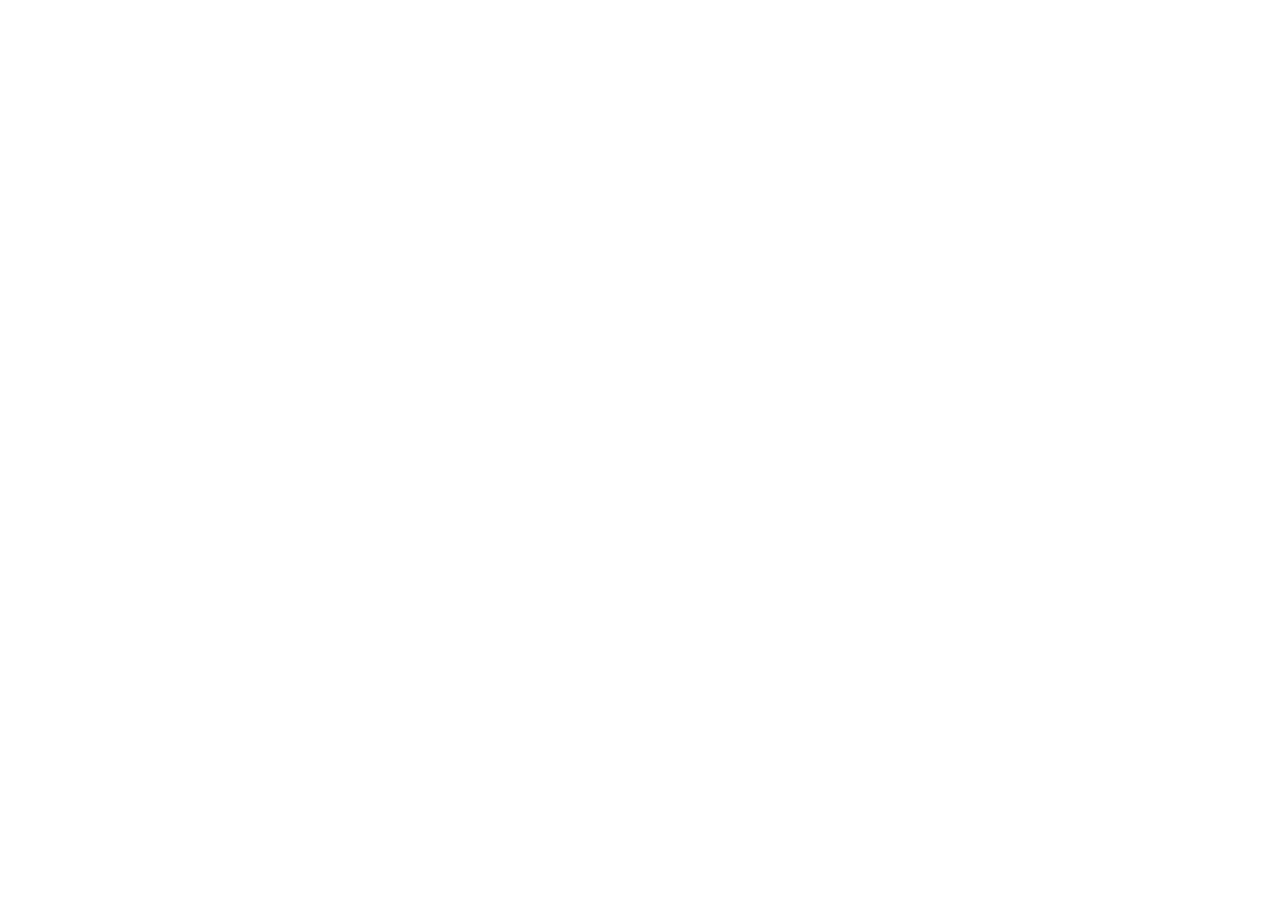
==== commit 346d4c78: "Rename aviator.html to index.html" ====
--- a/index.html
+++ b/index.html
@@ -1,43 +1,56 @@
 <!DOCTYPE html>
-<html lang="en">
+<html>
 <head>
     <meta charset="UTF-8">
     <meta name="viewport" content="width=device-width, initial-scale=1.0">
-    <title>Title Here</title>
-    <link rel="stylesheet" href="styles.css">
-    <meta http-equiv="X-UA-Compatible" content="ie=edge">
-    <meta name="description" content="A brief description of the page">
+    <title>Aviator Game</title>
 </head>
 <body>
-    <header>
-        <h1>Welcome to Our Website</h1>
-        <nav>
-            <ul>
-                <li><a href="#" aria-label="Home">Home</a></li>
-                <li><a href="#" aria-label="About Us">About</a></li>
-                <li><a href="#" aria-label="Contact Us">Contact</a></li>
-            </ul>
-        </nav>
-    </header>
-    <main>
-        <section>
-            <h2>About Us</h2>
-            <p>This is a section about us. We excel in providing quality services.</p>
-        </section>
-        <section>
-            <h2>Contact Us</h2>
-            <form action="#" method="post">
-                <label for="name">Name</label>
-                <input type="text" id="name" name="name" required aria-required="true">
-                <label for="email">Email</label>
-                <input type="email" id="email" name="email" required aria-required="true">
-                <button type="submit">Submit</button>
-            </form>
-        </section>
-    </main>
-    <footer>
-        <p>&copy; 2026 Your Company Name. All Rights Reserved.</p>
-    </footer>
-    <script src="script.js"></script>
+    <script>
+        // Enhanced code quality improvements
+
+        // Fixing streak calculation logic
+        let streak = 0;
+
+        function calculateStreak(bets) {
+            streak = 0;
+            for (let bet of bets) {
+                if (bet.isWin) streak++;
+                else streak = 0;
+            }
+        }
+
+        // Improving error handling for bet validation
+        function validateBet(bet) {
+            if (bet <= 0) {
+                throw new Error("Bet must be greater than zero.");
+            }
+            return true;
+        }
+
+        // Adding input sanitization
+        function sanitizeInput(input) {
+            return input.replace(/<[^>]*>/g, '');
+        }
+
+        // Fixing time elapsed calculation
+        let startTime = Date.now();
+
+        function updateGameLoop() {
+            let elapsedTime = Date.now() - startTime;
+            // Utilize elapsedTime to track round duration
+        }
+
+        // Adding null safety checks
+        function processGame(bet) {
+            if (!bet) return;
+            try {
+                validateBet(bet);
+                // Process bet
+            } catch (error) {
+                console.error(error);
+            }
+        }
+    </script>
 </body>
 </html>
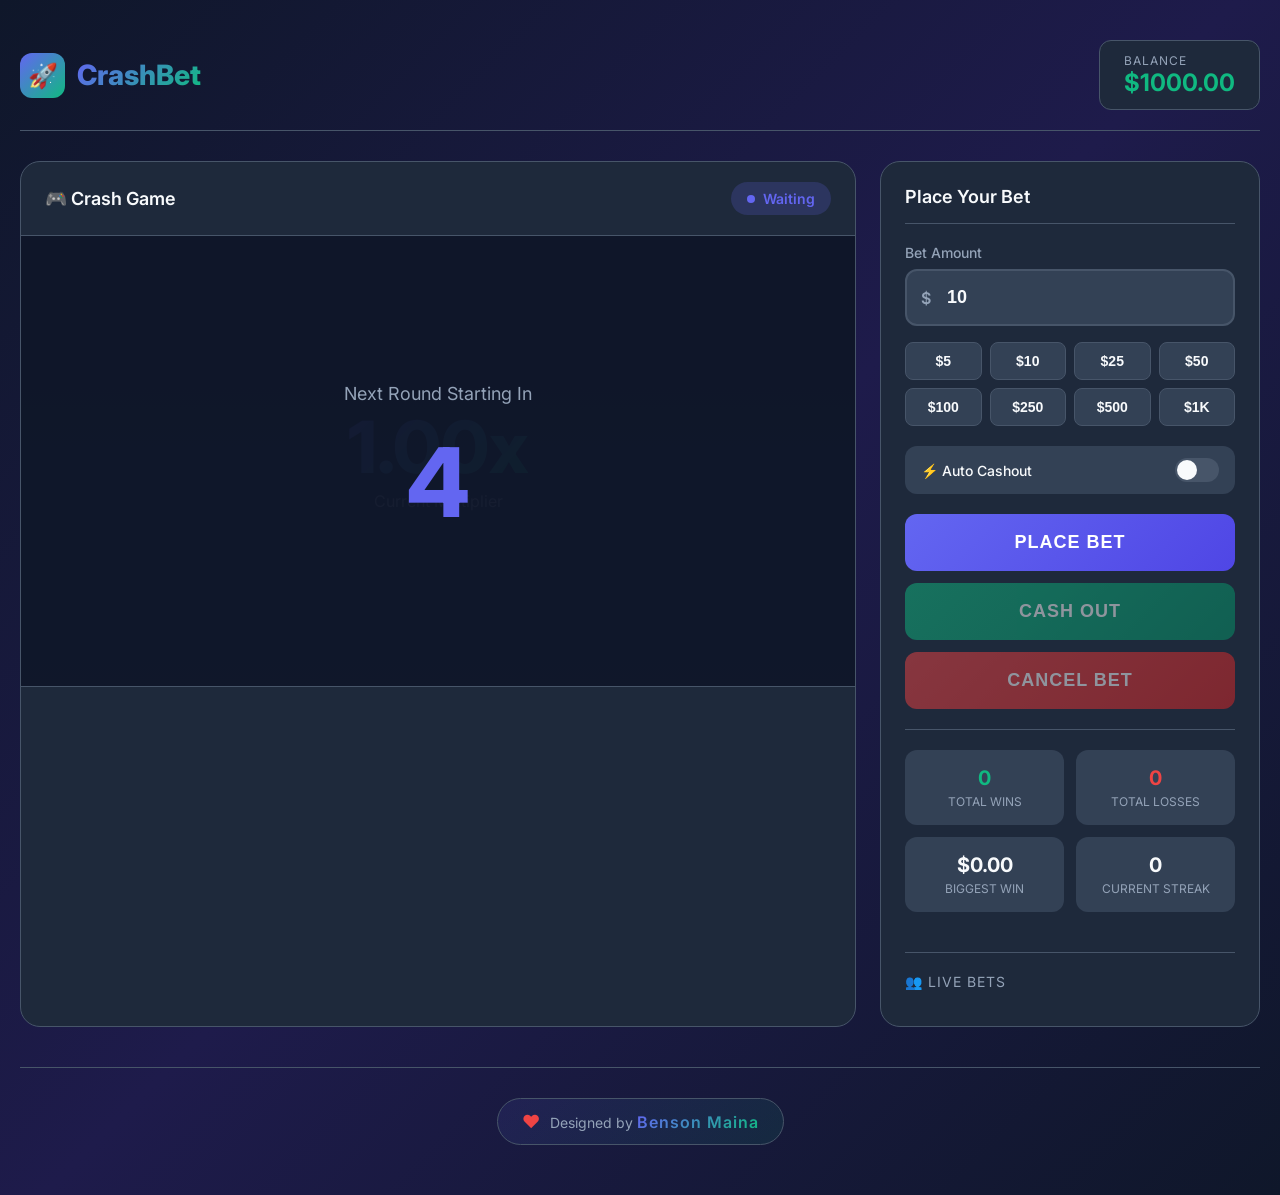
==== commit eee15742: "Update fmt.Println message from 'Hello' to 'Goodbye'" ====
--- a/index.html
+++ b/index.html
@@ -1,56 +1,1413 @@
 <!DOCTYPE html>
-<html>
+<html lang="en">
 <head>
     <meta charset="UTF-8">
     <meta name="viewport" content="width=device-width, initial-scale=1.0">
-    <title>Aviator Game</title>
+    <title>Crash Bet - Cash Out Game</title>
+    <link rel="preconnect" href="https://fonts.googleapis.com">
+    <link rel="preconnect" href="https://fonts.gstatic.com" crossorigin>
+    <link href="https://fonts.googleapis.com/css2?family=Inter:wght@400;500;600;700;800&display=swap" rel="stylesheet">
+    <style>
+        * {
+            margin: 0;
+            padding: 0;
+            box-sizing: border-box;
+        }
+
+        :root {
+            --primary: #6366f1;
+            --primary-dark: #4f46e5;
+            --success: #10b981;
+            --success-dark: #059669;
+            --danger: #ef4444;
+            --danger-dark: #dc2626;
+            --warning: #f59e0b;
+            --bg-dark: #0f172a;
+            --bg-card: #1e293b;
+            --bg-input: #334155;
+            --text-primary: #f8fafc;
+            --text-secondary: #94a3b8;
+            --border: #475569;
+        }
+
+        body {
+            font-family: 'Inter', sans-serif;
+            background: linear-gradient(135deg, #0f172a 0%, #1e1b4b 50%, #0f172a 100%);
+            min-height: 100vh;
+            color: var(--text-primary);
+            overflow-x: hidden;
+        }
+
+        .container {
+            max-width: 1400px;
+            margin: 0 auto;
+            padding: 20px;
+        }
+
+        /* Header */
+        .header {
+            display: flex;
+            justify-content: space-between;
+            align-items: center;
+            padding: 20px 0;
+            border-bottom: 1px solid var(--border);
+            margin-bottom: 30px;
+        }
+
+        .logo {
+            display: flex;
+            align-items: center;
+            gap: 12px;
+        }
+
+        .logo-icon {
+            width: 45px;
+            height: 45px;
+            background: linear-gradient(135deg, var(--primary), var(--success));
+            border-radius: 12px;
+            display: flex;
+            align-items: center;
+            justify-content: center;
+            font-size: 24px;
+            font-weight: 800;
+        }
+
+        .logo-text {
+            font-size: 28px;
+            font-weight: 800;
+            background: linear-gradient(135deg, var(--primary), var(--success));
+            -webkit-background-clip: text;
+            -webkit-text-fill-color: transparent;
+            background-clip: text;
+        }
+
+        .balance-display {
+            display: flex;
+            align-items: center;
+            gap: 20px;
+        }
+
+        .balance {
+            background: var(--bg-card);
+            padding: 12px 24px;
+            border-radius: 12px;
+            border: 1px solid var(--border);
+        }
+
+        .balance-label {
+            font-size: 12px;
+            color: var(--text-secondary);
+            text-transform: uppercase;
+            letter-spacing: 1px;
+        }
+
+        .balance-amount {
+            font-size: 24px;
+            font-weight: 700;
+            color: var(--success);
+        }
+
+        /* Main Game Area */
+        .game-layout {
+            display: grid;
+            grid-template-columns: 1fr 380px;
+            gap: 24px;
+        }
+
+        @media (max-width: 1024px) {
+            .game-layout {
+                grid-template-columns: 1fr;
+            }
+        }
+
+        /* Game Canvas Area */
+        .game-area {
+            background: var(--bg-card);
+            border-radius: 20px;
+            border: 1px solid var(--border);
+            overflow: hidden;
+            position: relative;
+        }
+
+        .game-header {
+            display: flex;
+            justify-content: space-between;
+            align-items: center;
+            padding: 20px 24px;
+            border-bottom: 1px solid var(--border);
+        }
+
+        .game-title {
+            font-size: 18px;
+            font-weight: 600;
+        }
+
+        .game-status {
+            display: flex;
+            align-items: center;
+            gap: 8px;
+            padding: 8px 16px;
+            border-radius: 20px;
+            font-size: 14px;
+            font-weight: 600;
+        }
+
+        .status-waiting {
+            background: rgba(99, 102, 241, 0.2);
+            color: var(--primary);
+        }
+
+        .status-running {
+            background: rgba(16, 185, 129, 0.2);
+            color: var(--success);
+        }
+
+        .status-crashed {
+            background: rgba(239, 68, 68, 0.2);
+            color: var(--danger);
+        }
+
+        .status-dot {
+            width: 8px;
+            height: 8px;
+            border-radius: 50%;
+            animation: pulse 1.5s infinite;
+        }
+
+        .status-waiting .status-dot {
+            background: var(--primary);
+        }
+
+        .status-running .status-dot {
+            background: var(--success);
+        }
+
+        .status-crashed .status-dot {
+            background: var(--danger);
+        }
+
+        @keyframes pulse {
+            0%, 100% { opacity: 1; }
+            50% { opacity: 0.5; }
+        }
+
+        .canvas-container {
+            position: relative;
+            height: 450px;
+            background: linear-gradient(180deg, #0f172a 0%, #1e293b 100%);
+        }
+
+        #gameCanvas {
+            width: 100%;
+            height: 100%;
+        }
+
+        .multiplier-display {
+            position: absolute;
+            top: 50%;
+            left: 50%;
+            transform: translate(-50%, -50%);
+            text-align: center;
+            z-index: 10;
+        }
+
+        .multiplier-value {
+            font-size: 72px;
+            font-weight: 800;
+            background: linear-gradient(135deg, var(--primary), var(--success));
+            -webkit-background-clip: text;
+            -webkit-text-fill-color: transparent;
+            background-clip: text;
+            line-height: 1;
+        }
+
+        .multiplier-label {
+            font-size: 16px;
+            color: var(--text-secondary);
+            margin-top: 8px;
+        }
+
+        .crashed-overlay {
+            position: absolute;
+            top: 0;
+            left: 0;
+            right: 0;
+            bottom: 0;
+            background: rgba(239, 68, 68, 0.1);
+            display: none;
+            align-items: center;
+            justify-content: center;
+            flex-direction: column;
+            z-index: 20;
+        }
+
+        .crashed-overlay.active {
+            display: flex;
+        }
+
+        .crashed-text {
+            font-size: 48px;
+            font-weight: 800;
+            color: var(--danger);
+            text-transform: uppercase;
+        }
+
+        .crashed-multiplier {
+            font-size: 32px;
+            font-weight: 700;
+            color: var(--text-primary);
+            margin-top: 10px;
+        }
+
+        /* History Bar */
+        .history-bar {
+            display: flex;
+            gap: 8px;
+            padding: 16px 24px;
+            border-top: 1px solid var(--border);
+            overflow-x: auto;
+            scrollbar-width: thin;
+            scrollbar-color: var(--border) var(--bg-card);
+        }
+
+        .history-item {
+            flex-shrink: 0;
+            padding: 8px 16px;
+            border-radius: 8px;
+            font-size: 14px;
+            font-weight: 600;
+            min-width: 70px;
+            text-align: center;
+        }
+
+        .history-win {
+            background: rgba(16, 185, 129, 0.2);
+            color: var(--success);
+        }
+
+        .history-loss {
+            background: rgba(239, 68, 68, 0.2);
+            color: var(--danger);
+        }
+
+        /* Betting Panel */
+        .betting-panel {
+            background: var(--bg-card);
+            border-radius: 20px;
+            border: 1px solid var(--border);
+            padding: 24px;
+            display: flex;
+            flex-direction: column;
+            gap: 20px;
+        }
+
+        .panel-title {
+            font-size: 18px;
+            font-weight: 600;
+            padding-bottom: 16px;
+            border-bottom: 1px solid var(--border);
+        }
+
+        .bet-input-group {
+            display: flex;
+            flex-direction: column;
+            gap: 8px;
+        }
+
+        .input-label {
+            font-size: 14px;
+            color: var(--text-secondary);
+            font-weight: 500;
+        }
+
+        .bet-input-wrapper {
+            position: relative;
+            display: flex;
+            align-items: center;
+        }
+
+        .currency-symbol {
+            position: absolute;
+            left: 16px;
+            color: var(--text-secondary);
+            font-weight: 600;
+        }
+
+        .bet-input {
+            width: 100%;
+            padding: 16px 16px 16px 40px;
+            background: var(--bg-input);
+            border: 2px solid var(--border);
+            border-radius: 12px;
+            color: var(--text-primary);
+            font-size: 18px;
+            font-weight: 600;
+            transition: all 0.3s;
+        }
+
+        .bet-input:focus {
+            outline: none;
+            border-color: var(--primary);
+            box-shadow: 0 0 0 3px rgba(99, 102, 241, 0.2);
+        }
+
+        .quick-bets {
+            display: grid;
+            grid-template-columns: repeat(4, 1fr);
+            gap: 8px;
+            margin-top: 8px;
+        }
+
+        .quick-bet-btn {
+            padding: 10px;
+            background: var(--bg-input);
+            border: 1px solid var(--border);
+            border-radius: 8px;
+            color: var(--text-primary);
+            font-size: 14px;
+            font-weight: 600;
+            cursor: pointer;
+            transition: all 0.2s;
+        }
+
+        .quick-bet-btn:hover {
+            background: var(--primary);
+            border-color: var(--primary);
+        }
+
+        .auto-cashout-group {
+            display: flex;
+            flex-direction: column;
+            gap: 8px;
+        }
+
+        .auto-cashout-toggle {
+            display: flex;
+            align-items: center;
+            justify-content: space-between;
+            padding: 12px 16px;
+            background: var(--bg-input);
+            border-radius: 12px;
+            cursor: pointer;
+            transition: all 0.3s;
+        }
+
+        .auto-cashout-toggle.active {
+            background: rgba(16, 185, 129, 0.2);
+            border: 1px solid var(--success);
+        }
+
+        .toggle-label {
+            display: flex;
+            align-items: center;
+            gap: 10px;
+            font-size: 14px;
+            font-weight: 500;
+        }
+
+        .toggle-switch {
+            width: 44px;
+            height: 24px;
+            background: var(--border);
+            border-radius: 12px;
+            position: relative;
+            transition: all 0.3s;
+        }
+
+        .toggle-switch::after {
+            content: '';
+            position: absolute;
+            width: 20px;
+            height: 20px;
+            background: var(--text-primary);
+            border-radius: 50%;
+            top: 2px;
+            left: 2px;
+            transition: all 0.3s;
+        }
+
+        .auto-cashout-toggle.active .toggle-switch {
+            background: var(--success);
+        }
+
+        .auto-cashout-toggle.active .toggle-switch::after {
+            left: 22px;
+        }
+
+        .auto-cashout-input {
+            display: none;
+            margin-top: 12px;
+        }
+
+        .auto-cashout-toggle.active + .auto-cashout-input {
+            display: flex;
+        }
+
+        .action-buttons {
+            display: flex;
+            flex-direction: column;
+            gap: 12px;
+            margin-top: auto;
+        }
+
+        .btn {
+            padding: 18px 24px;
+            border: none;
+            border-radius: 12px;
+            font-size: 18px;
+            font-weight: 700;
+            cursor: pointer;
+            transition: all 0.3s;
+            text-transform: uppercase;
+            letter-spacing: 1px;
+        }
+
+        .btn-primary {
+            background: linear-gradient(135deg, var(--primary), var(--primary-dark));
+            color: white;
+        }
+
+        .btn-primary:hover:not(:disabled) {
+            transform: translateY(-2px);
+            box-shadow: 0 10px 30px rgba(99, 102, 241, 0.4);
+        }
+
+        .btn-success {
+            background: linear-gradient(135deg, var(--success), var(--success-dark));
+            color: white;
+        }
+
+        .btn-success:hover:not(:disabled) {
+            transform: translateY(-2px);
+            box-shadow: 0 10px 30px rgba(16, 185, 129, 0.4);
+        }
+
+        .btn-danger {
+            background: linear-gradient(135deg, var(--danger), var(--danger-dark));
+            color: white;
+        }
+
+        .btn:disabled {
+            opacity: 0.5;
+            cursor: not-allowed;
+            transform: none !important;
+        }
+
+        .btn-cashout {
+            animation: cashoutPulse 1s infinite;
+        }
+
+        @keyframes cashoutPulse {
+            0%, 100% { transform: scale(1); }
+            50% { transform: scale(1.02); }
+        }
+
+        /* Stats Section */
+        .stats-section {
+            display: grid;
+            grid-template-columns: repeat(2, 1fr);
+            gap: 12px;
+            padding-top: 20px;
+            border-top: 1px solid var(--border);
+        }
+
+        .stat-card {
+            background: var(--bg-input);
+            padding: 16px;
+            border-radius: 12px;
+            text-align: center;
+        }
+
+        .stat-value {
+            font-size: 20px;
+            font-weight: 700;
+            color: var(--text-primary);
+        }
+
+        .stat-label {
+            font-size: 12px;
+            color: var(--text-secondary);
+            margin-top: 4px;
+            text-transform: uppercase;
+        }
+
+        .stat-value.win {
+            color: var(--success);
+        }
+
+        .stat-value.loss {
+            color: var(--danger);
+        }
+
+        /* Live Bets */
+        .live-bets {
+            margin-top: 20px;
+            padding-top: 20px;
+            border-top: 1px solid var(--border);
+        }
+
+        .live-bets-title {
+            font-size: 14px;
+            color: var(--text-secondary);
+            margin-bottom: 12px;
+            text-transform: uppercase;
+            letter-spacing: 1px;
+        }
+
+        .live-bet-item {
+            display: flex;
+            justify-content: space-between;
+            align-items: center;
+            padding: 10px 0;
+            border-bottom: 1px solid var(--border);
+        }
+
+        .live-bet-item:last-child {
+            border-bottom: none;
+        }
+
+        .player-info {
+            display: flex;
+            align-items: center;
+            gap: 10px;
+        }
+
+        .player-avatar {
+            width: 32px;
+            height: 32px;
+            background: linear-gradient(135deg, var(--primary), var(--success));
+            border-radius: 50%;
+            display: flex;
+            align-items: center;
+            justify-content: center;
+            font-size: 14px;
+            font-weight: 600;
+        }
+
+        .player-name {
+            font-size: 14px;
+            font-weight: 500;
+        }
+
+        .player-bet {
+            font-size: 14px;
+            color: var(--text-secondary);
+        }
+
+        .player-cashout {
+            font-size: 14px;
+            font-weight: 600;
+            color: var(--success);
+        }
+
+        .player-waiting {
+            font-size: 14px;
+            color: var(--warning);
+        }
+
+        /* Countdown Overlay */
+        .countdown-overlay {
+            position: absolute;
+            top: 0;
+            left: 0;
+            right: 0;
+            bottom: 0;
+            background: rgba(15, 23, 42, 0.95);
+            display: none;
+            align-items: center;
+            justify-content: center;
+            flex-direction: column;
+            z-index: 30;
+        }
+
+        .countdown-overlay.active {
+            display: flex;
+        }
+
+        .countdown-text {
+            font-size: 18px;
+            color: var(--text-secondary);
+            margin-bottom: 20px;
+        }
+
+        .countdown-value {
+            font-size: 96px;
+            font-weight: 800;
+            color: var(--primary);
+            animation: countdownPulse 1s infinite;
+        }
+
+        @keyframes countdownPulse {
+            0%, 100% { transform: scale(1); opacity: 1; }
+            50% { transform: scale(1.1); opacity: 0.8; }
+        }
+
+        /* Toast Notifications */
+        .toast-container {
+            position: fixed;
+            bottom: 24px;
+            right: 24px;
+            z-index: 1000;
+            display: flex;
+            flex-direction: column;
+            gap: 12px;
+        }
+
+        .toast {
+            padding: 16px 24px;
+            border-radius: 12px;
+            background: var(--bg-card);
+            border: 1px solid var(--border);
+            display: flex;
+            align-items: center;
+            gap: 12px;
+            animation: slideIn 0.3s ease;
+            min-width: 300px;
+        }
+
+        .toast-success {
+            border-color: var(--success);
+        }
+
+        .toast-error {
+            border-color: var(--danger);
+        }
+
+        .toast-icon {
+            font-size: 20px;
+        }
+
+        .toast-message {
+            font-size: 14px;
+            font-weight: 500;
+        }
+
+        @keyframes slideIn {
+            from {
+                transform: translateX(100%);
+                opacity: 0;
+            }
+            to {
+                transform: translateX(0);
+                opacity: 1;
+            }
+        }
+
+        /* Footer Credit */
+        .footer-credit {
+            text-align: center;
+            padding: 30px 0;
+            margin-top: 40px;
+            border-top: 1px solid var(--border);
+        }
+
+        .credit-badge {
+            display: inline-flex;
+            align-items: center;
+            gap: 10px;
+            padding: 12px 24px;
+            background: linear-gradient(135deg, rgba(99, 102, 241, 0.1), rgba(16, 185, 129, 0.1));
+            border: 1px solid var(--border);
+            border-radius: 50px;
+            transition: all 0.3s;
+        }
+
+        .credit-badge:hover {
+            border-color: var(--primary);
+            box-shadow: 0 0 20px rgba(99, 102, 241, 0.3);
+        }
+
+        .credit-text {
+            font-size: 14px;
+            color: var(--text-secondary);
+        }
+
+        .credit-text span {
+            color: var(--primary);
+            font-weight: 600;
+        }
+
+        .credit-heart {
+            color: var(--danger);
+            animation: heartBeat 1.5s infinite;
+            font-size: 18px;
+        }
+
+        @keyframes heartBeat {
+            0%, 100% { transform: scale(1); }
+            50% { transform: scale(1.2); }
+        }
+
+        .designer-name {
+            font-size: 16px;
+            font-weight: 700;
+            background: linear-gradient(135deg, var(--primary), var(--success));
+            -webkit-background-clip: text;
+            -webkit-text-fill-color: transparent;
+            background-clip: text;
+            letter-spacing: 1px;
+        }
+
+        /* Responsive */
+        @media (max-width: 768px) {
+            .header {
+                flex-direction: column;
+                gap: 16px;
+            }
+
+            .multiplier-value {
+                font-size: 48px;
+            }
+
+            .canvas-container {
+                height: 300px;
+            }
+
+            .betting-panel {
+                padding: 16px;
+            }
+
+            .btn {
+                padding: 14px 20px;
+                font-size: 16px;
+            }
+        }
+    </style>
 </head>
 <body>
+    <div class="container">
+        <!-- Header -->
+        <header class="header">
+            <div class="logo">
+                <div class="logo-icon">🚀</div>
+                <span class="logo-text">CrashBet</span>
+            </div>
+            <div class="balance-display">
+                <div class="balance">
+                    <div class="balance-label">Balance</div>
+                    <div class="balance-amount">$<span id="balance">1000.00</span></div>
+                </div>
+            </div>
+        </header>
+
+        <!-- Main Game Layout -->
+        <div class="game-layout">
+            <!-- Game Area -->
+            <div class="game-area">
+                <div class="game-header">
+                    <h2 class="game-title">🎮 Crash Game</h2>
+                    <div class="game-status status-waiting" id="gameStatus">
+                        <span class="status-dot"></span>
+                        <span id="statusText">Waiting</span>
+                    </div>
+                </div>
+
+                <div class="canvas-container">
+                    <canvas id="gameCanvas"></canvas>
+                    <div class="multiplier-display">
+                        <div class="multiplier-value" id="multiplierValue">1.00x</div>
+                        <div class="multiplier-label">Current Multiplier</div>
+                    </div>
+                    <div class="crashed-overlay" id="crashedOverlay">
+                        <div class="crashed-text">CRASHED</div>
+                        <div class="crashed-multiplier" id="crashedMultiplier">2.45x</div>
+                    </div>
+                    <div class="countdown-overlay" id="countdownOverlay">
+                        <div class="countdown-text">Next Round Starting In</div>
+                        <div class="countdown-value" id="countdownValue">5</div>
+                    </div>
+                </div>
+
+                <div class="history-bar" id="historyBar">
+                    <!-- History items will be added here -->
+                </div>
+            </div>
+
+            <!-- Betting Panel -->
+            <div class="betting-panel">
+                <h3 class="panel-title">Place Your Bet</h3>
+
+                <div class="bet-input-group">
+                    <label class="input-label">Bet Amount</label>
+                    <div class="bet-input-wrapper">
+                        <span class="currency-symbol">$</span>
+                        <input type="number" class="bet-input" id="betAmount" value="10" min="1" max="1000" step="1">
+                    </div>
+                    <div class="quick-bets">
+                        <button class="quick-bet-btn" data-amount="5">$5</button>
+                        <button class="quick-bet-btn" data-amount="10">$10</button>
+                        <button class="quick-bet-btn" data-amount="25">$25</button>
+                        <button class="quick-bet-btn" data-amount="50">$50</button>
+                        <button class="quick-bet-btn" data-amount="100">$100</button>
+                        <button class="quick-bet-btn" data-amount="250">$250</button>
+                        <button class="quick-bet-btn" data-amount="500">$500</button>
+                        <button class="quick-bet-btn" data-amount="1000">$1K</button>
+                    </div>
+                </div>
+
+                <div class="auto-cashout-group">
+                    <div class="auto-cashout-toggle" id="autoCashoutToggle">
+                        <span class="toggle-label">
+                            <span>⚡ Auto Cashout</span>
+                        </span>
+                        <div class="toggle-switch"></div>
+                    </div>
+                    <div class="auto-cashout-input">
+                        <label class="input-label">Cashout At Multiplier</label>
+                        <div class="bet-input-wrapper">
+                            <input type="number" class="bet-input" id="autoCashoutValue" value="2.0" min="1.1" max="100" step="0.1">
+                            <span class="currency-symbol" style="left: auto; right: 16px;">x</span>
+                        </div>
+                    </div>
+                </div>
+
+                <div class="action-buttons">
+                    <button class="btn btn-primary" id="placeBetBtn">Place Bet</button>
+                    <button class="btn btn-success btn-cashout" id="cashoutBtn" disabled>Cash Out</button>
+                    <button class="btn btn-danger" id="cancelBetBtn" disabled>Cancel Bet</button>
+                </div>
+
+                <div class="stats-section">
+                    <div class="stat-card">
+                        <div class="stat-value win" id="totalWins">0</div>
+                        <div class="stat-label">Total Wins</div>
+                    </div>
+                    <div class="stat-card">
+                        <div class="stat-value loss" id="totalLosses">0</div>
+                        <div class="stat-label">Total Losses</div>
+                    </div>
+                    <div class="stat-card">
+                        <div class="stat-value" id="biggestWin">$0</div>
+                        <div class="stat-label">Biggest Win</div>
+                    </div>
+                    <div class="stat-card">
+                        <div class="stat-value" id="currentStreak">0</div>
+                        <div class="stat-label">Current Streak</div>
+                    </div>
+                </div>
+
+                <div class="live-bets">
+                    <div class="live-bets-title">👥 Live Bets</div>
+                    <div id="liveBetsList">
+                        <!-- Live bets will be added here -->
+                    </div>
+                </div>
+            </div>
+        </div>
+
+        <!-- Footer Credit -->
+        <footer class="footer-credit">
+            <div class="credit-badge">
+                <span class="credit-heart">❤</span>
+                <span class="credit-text">Designed by <span class="designer-name">Benson Maina</span></span>
+            </div>
+        </footer>
+    </div>
+
+    <!-- Toast Container -->
+    <div class="toast-container" id="toastContainer"></div>
+
     <script>
-        // Enhanced code quality improvements
-
-        // Fixing streak calculation logic
-        let streak = 0;
-
-        function calculateStreak(bets) {
-            streak = 0;
-            for (let bet of bets) {
-                if (bet.isWin) streak++;
-                else streak = 0;
-            }
-        }
-
-        // Improving error handling for bet validation
-        function validateBet(bet) {
-            if (bet <= 0) {
-                throw new Error("Bet must be greater than zero.");
-            }
-            return true;
-        }
-
-        // Adding input sanitization
-        function sanitizeInput(input) {
-            return input.replace(/<[^>]*>/g, '');
-        }
-
-        // Fixing time elapsed calculation
-        let startTime = Date.now();
-
-        function updateGameLoop() {
-            let elapsedTime = Date.now() - startTime;
-            // Utilize elapsedTime to track round duration
-        }
-
-        // Adding null safety checks
-        function processGame(bet) {
-            if (!bet) return;
-            try {
-                validateBet(bet);
-                // Process bet
-            } catch (error) {
-                console.error(error);
-            }
-        }
+        // Game State
+        const state = {
+            balance: 1000,
+            currentBet: 0,
+            currentMultiplier: 1.00,
+            crashPoint: 0,
+            gameStatus: 'waiting',
+            hasBet: false,
+            hasCashedOut: false,
+            cashoutMultiplier: 0,
+            autoCashoutEnabled: false,
+            autoCashoutValue: 2.0,
+            history: [],
+            stats: {
+                wins: 0,
+                losses: 0,
+                biggestWin: 0,
+                streak: 0
+            },
+            countdown: 5,
+            liveBets: []
+        };
+
+        // DOM Elements
+        const elements = {
+            balance: document.getElementById('balance'),
+            multiplierValue: document.getElementById('multiplierValue'),
+            gameStatus: document.getElementById('gameStatus'),
+            statusText: document.getElementById('statusText'),
+            crashedOverlay: document.getElementById('crashedOverlay'),
+            crashedMultiplier: document.getElementById('crashedMultiplier'),
+            countdownOverlay: document.getElementById('countdownOverlay'),
+            countdownValue: document.getElementById('countdownValue'),
+            betAmount: document.getElementById('betAmount'),
+            autoCashoutToggle: document.getElementById('autoCashoutToggle'),
+            autoCashoutValue: document.getElementById('autoCashoutValue'),
+            placeBetBtn: document.getElementById('placeBetBtn'),
+            cashoutBtn: document.getElementById('cashoutBtn'),
+            cancelBetBtn: document.getElementById('cancelBetBtn'),
+            historyBar: document.getElementById('historyBar'),
+            liveBetsList: document.getElementById('liveBetsList'),
+            totalWins: document.getElementById('totalWins'),
+            totalLosses: document.getElementById('totalLosses'),
+            biggestWin: document.getElementById('biggestWin'),
+            currentStreak: document.getElementById('currentStreak'),
+            toastContainer: document.getElementById('toastContainer'),
+            canvas: document.getElementById('gameCanvas')
+        };
+
+        // Canvas Setup
+        const ctx = elements.canvas.getContext('2d');
+        let animationId = null;
+        let graphPoints = [];
+
+        function resizeCanvas() {
+            const container = elements.canvas.parentElement;
+            elements.canvas.width = container.offsetWidth * window.devicePixelRatio;
+            elements.canvas.height = container.offsetHeight * window.devicePixelRatio;
+            ctx.scale(window.devicePixelRatio, window.devicePixelRatio);
+        }
+
+        resizeCanvas();
+        window.addEventListener('resize', resizeCanvas);
+
+        // Generate Crash Point
+        function generateCrashPoint() {
+            const houseEdge = 0.04;
+            const random = Math.random();
+            const crashPoint = (1 - houseEdge) / (1 - random);
+            return Math.max(1.00, Math.min(crashPoint, 100));
+        }
+
+        // Update Balance Display
+        function updateBalance() {
+            elements.balance.textContent = state.balance.toFixed(2);
+        }
+
+        // Update Stats Display
+        function updateStats() {
+            elements.totalWins.textContent = state.stats.wins;
+            elements.totalLosses.textContent = state.stats.losses;
+            elements.biggestWin.textContent = `$${state.stats.biggestWin.toFixed(2)}`;
+            elements.currentStreak.textContent = state.stats.streak;
+        }
+
+        // Update Game Status
+        function updateGameStatus(status, text) {
+            state.gameStatus = status;
+            elements.gameStatus.className = `game-status status-${status}`;
+            elements.statusText.textContent = text;
+        }
+
+        // Toast Notification
+        function showToast(message, type = 'success') {
+            const toast = document.createElement('div');
+            toast.className = `toast toast-${type}`;
+            toast.innerHTML = `
+                <span class="toast-icon">${type === 'success' ? '✅' : '❌'}</span>
+                <span class="toast-message">${message}</span>
+            `;
+            elements.toastContainer.appendChild(toast);
+
+            setTimeout(() => {
+                toast.style.animation = 'slideIn 0.3s ease reverse';
+                setTimeout(() => toast.remove(), 300);
+            }, 3000);
+        }
+
+        // Add to History
+        function addToHistory(multiplier) {
+            state.history.unshift(multiplier);
+            if (state.history.length > 20) {
+                state.history.pop();
+            }
+
+            const historyItem = document.createElement('div');
+            historyItem.className = `history-item ${multiplier >= 2 ? 'history-win' : 'history-loss'}`;
+            historyItem.textContent = `${multiplier.toFixed(2)}x`;
+
+            elements.historyBar.insertBefore(historyItem, elements.historyBar.firstChild);
+
+            if (elements.historyBar.children.length > 20) {
+                elements.historyBar.lastChild.remove();
+            }
+        }
+
+        // Generate Live Bets
+        function generateLiveBets() {
+            const names = ['Player123', 'LuckyWin', 'CryptoKing', 'BetMaster', 'HighRoller', 'QuickCash', 'MoonBoy', 'DiamondHands'];
+            state.liveBets = [];
+
+            const numBets = Math.floor(Math.random() * 5) + 3;
+            for (let i = 0; i < numBets; i++) {
+                state.liveBets.push({
+                    name: names[Math.floor(Math.random() * names.length)] + Math.floor(Math.random() * 100),
+                    bet: Math.floor(Math.random() * 500) + 10,
+                    cashoutAt: (Math.random() * 5 + 1.1).toFixed(2),
+                    cashedOut: false
+                });
+            }
+
+            renderLiveBets();
+        }
+
+        // Render Live Bets
+        function renderLiveBets() {
+            elements.liveBetsList.innerHTML = '';
+
+            state.liveBets.forEach(bet => {
+                const betItem = document.createElement('div');
+                betItem.className = 'live-bet-item';
+
+                const initials = bet.name.substring(0, 2).toUpperCase();
+                const status = bet.cashedOut 
+                    ? `<span class="player-cashout">${bet.cashoutAt}x</span>`
+                    : state.gameStatus === 'running'
+                    ? `<span class="player-waiting">Playing</span>`
+                    : `<span class="player-bet">$${bet.bet}</span>`;
+
+                betItem.innerHTML = `
+                    <div class="player-info">
+                        <div class="player-avatar">${initials}</div>
+                        <div>
+                            <div class="player-name">${bet.name}</div>
+                            <div class="player-bet">$${bet.bet}</div>
+                        </div>
+                    </div>
+                    ${status}
+                `;
+
+                elements.liveBetsList.appendChild(betItem);
+            });
+        }
+
+        // Draw Game Canvas
+        function drawCanvas() {
+            const width = elements.canvas.offsetWidth;
+            const height = elements.canvas.offsetHeight;
+
+            ctx.clearRect(0, 0, width, height);
+
+            // Draw grid
+            ctx.strokeStyle = 'rgba(71, 85, 105, 0.3)';
+            ctx.lineWidth = 1;
+
+            for (let i = 0; i < 5; i++) {
+                const x = (width / 5) * i;
+                ctx.beginPath();
+                ctx.moveTo(x, 0);
+                ctx.lineTo(x, height);
+                ctx.stroke();
+            }
+
+            for (let i = 0; i < 5; i++) {
+                const y = (height / 5) * i;
+                ctx.beginPath();
+                ctx.moveTo(0, y);
+                ctx.lineTo(width, y);
+                ctx.stroke();
+            }
+
+            // Draw graph line
+            if (graphPoints.length > 1 && state.gameStatus === 'running') {
+                const gradient = ctx.createLinearGradient(0, 0, width, height);
+                gradient.addColorStop(0, '#10b981');
+                gradient.addColorStop(1, '#6366f1');
+
+                ctx.strokeStyle = gradient;
+                ctx.lineWidth = 4;
+                ctx.lineCap = 'round';
+                ctx.lineJoin = 'round';
+
+                ctx.beginPath();
+                graphPoints.forEach((point, index) => {
+                    const x = (point.t / 10) * width;
+                    const y = height - (point.m / 10) * height;
+
+                    if (index === 0) {
+                        ctx.moveTo(x, y);
+                    } else {
+                        ctx.lineTo(x, y);
+                    }
+                });
+                ctx.stroke();
+
+                // Draw area under curve
+                ctx.lineTo(width, height);
+                ctx.lineTo(0, height);
+                ctx.closePath();
+
+                const areaGradient = ctx.createLinearGradient(0, 0, 0, height);
+                areaGradient.addColorStop(0, 'rgba(16, 185, 129, 0.3)');
+                areaGradient.addColorStop(1, 'rgba(99, 102, 241, 0.1)');
+                ctx.fillStyle = areaGradient;
+                ctx.fill();
+
+                // Draw rocket/point
+                const lastPoint = graphPoints[graphPoints.length - 1];
+                if (lastPoint) {
+                    const x = (lastPoint.t / 10) * width;
+                    const y = height - (lastPoint.m / 10) * height;
+
+                    // Glow effect
+                    const glow = ctx.createRadialGradient(x, y, 0, x, y, 20);
+                    glow.addColorStop(0, 'rgba(16, 185, 129, 0.8)');
+                    glow.addColorStop(1, 'rgba(16, 185, 129, 0)');
+                    ctx.fillStyle = glow;
+                    ctx.beginPath();
+                    ctx.arc(x, y, 20, 0, Math.PI * 2);
+                    ctx.fill();
+
+                    // Point
+                    ctx.fillStyle = '#10b981';
+                    ctx.beginPath();
+                    ctx.arc(x, y, 8, 0, Math.PI * 2);
+                    ctx.fill();
+                }
+            }
+
+            // Draw multiplier labels on Y-axis
+            ctx.fillStyle = '#94a3b8';
+            ctx.font = '12px Inter';
+            ctx.textAlign = 'right';
+            for (let i = 1; i <= 5; i++) {
+                const y = height - (height / 5) * i;
+                ctx.fillText(`${i}x`, width - 10, y + 4);
+            }
+        }
+
+        // Game Loop
+        function gameLoop() {
+            if (state.gameStatus !== 'running') return;
+
+            const timeElapsed = Date.now() / 1000;
+            state.currentMultiplier = 1.00 + (Math.pow(timeElapsed, 2) * 0.1);
+
+            graphPoints.push({
+                t: timeElapsed,
+                m: state.currentMultiplier
+            });
+
+            elements.multiplierValue.textContent = `${state.currentMultiplier.toFixed(2)}x`;
+
+            if (state.autoCashoutEnabled && !state.hasCashedOut && state.hasBet) {
+                if (state.currentMultiplier >= state.autoCashoutValue) {
+                    cashOut();
+                }
+            }
+
+            if (state.currentMultiplier >= state.crashPoint) {
+                crash();
+                return;
+            }
+
+            drawCanvas();
+            renderLiveBets();
+
+            animationId = requestAnimationFrame(gameLoop);
+        }
+
+        // Start Countdown
+        function startCountdown() {
+            updateGameStatus('waiting', 'Waiting');
+            elements.countdownOverlay.classList.add('active');
+            elements.crashedOverlay.classList.remove('active');
+            state.countdown = 5;
+
+            const countdownInterval = setInterval(() => {
+                state.countdown--;
+                elements.countdownValue.textContent = state.countdown;
+
+                if (state.countdown <= 0) {
+                    clearInterval(countdownInterval);
+                    elements.countdownOverlay.classList.remove('active');
+                    startRound();
+                }
+            }, 1000);
+        }
+
+        // Start Round
+        function startRound() {
+            state.currentMultiplier = 1.00;
+            state.crashPoint = generateCrashPoint();
+            state.hasCashedOut = false;
+            state.cashoutMultiplier = 0;
+            graphPoints = [];
+
+            updateGameStatus('running', 'Running');
+            elements.multiplierValue.textContent = '1.00x';
+            elements.multiplierValue.style.background = 'linear-gradient(135deg, #10b981, #6366f1)';
+            elements.multiplierValue.style.webkitBackgroundClip = 'text';
+            elements.multiplierValue.style.webkitTextFillColor = 'transparent';
+
+            elements.placeBetBtn.disabled = true;
+            elements.cancelBetBtn.disabled = true;
+
+            if (state.hasBet) {
+                elements.cashoutBtn.disabled = false;
+            }
+
+            generateLiveBets();
+            gameLoop();
+
+            console.log('Crash Point (debug):', state.crashPoint.toFixed(2));
+        }
+
+        // Crash
+        function crash() {
+            if (animationId) {
+                cancelAnimationFrame(animationId);
+            }
+
+            updateGameStatus('crashed', 'Crashed');
+            elements.crashedMultiplier.textContent = `${state.crashPoint.toFixed(2)}x`;
+            elements.crashedOverlay.classList.add('active');
+
+            elements.multiplierValue.textContent = `${state.crashPoint.toFixed(2)}x`;
+            elements.multiplierValue.style.background = 'linear-gradient(135deg, #ef4444, #dc2626)';
+            elements.multiplierValue.style.webkitBackgroundClip = 'text';
+            elements.multiplierValue.style.webkitTextFillColor = 'transparent';
+
+            if (state.hasBet && !state.hasCashedOut) {
+                state.stats.losses++;
+                state.stats.streak = state.stats.streak > 0 ? -1 : -1;
+                showToast(`Round crashed at ${state.crashPoint.toFixed(2)}x. You lost $${state.currentBet.toFixed(2)}`, 'error');
+            }
+
+            state.liveBets.forEach(bet => {
+                if (!bet.cashedOut && parseFloat(bet.cashoutAt) <= state.crashPoint) {
+                    bet.cashedOut = true;
+                }
+            });
+
+            addToHistory(state.crashPoint);
+            updateStats();
+
+            elements.cashoutBtn.disabled = true;
+            elements.placeBetBtn.disabled = false;
+
+            state.hasBet = false;
+            state.currentBet = 0;
+
+            setTimeout(() => {
+                startCountdown();
+            }, 3000);
+        }
+
+        // Place Bet
+        function placeBet() {
+            const betAmount = parseFloat(elements.betAmount.value);
+
+            if (isNaN(betAmount) || betAmount < 1) {
+                showToast('Please enter a valid bet amount (minimum $1)', 'error');
+                return;
+            }
+
+            if (betAmount > state.balance) {
+                showToast('Insufficient balance', 'error');
+                return;
+            }
+
+            if (state.gameStatus !== 'waiting') {
+                showToast('Please wait for the next round', 'error');
+                return;
+            }
+
+            state.balance -= betAmount;
+            state.currentBet = betAmount;
+            state.hasBet = true;
+
+            updateBalance();
+
+            elements.placeBetBtn.disabled = true;
+            elements.cancelBetBtn.disabled = false;
+            elements.betAmount.disabled = true;
+
+            showToast(`Bet placed: $${betAmount.toFixed(2)}`, 'success');
+        }
+
+        // Cancel Bet
+        function cancelBet() {
+            if (!state.hasBet) return;
+
+            state.balance += state.currentBet;
+            state.currentBet = 0;
+            state.hasBet = false;
+
+            updateBalance();
+
+            elements.placeBetBtn.disabled = false;
+            elements.cancelBetBtn.disabled = true;
+            elements.betAmount.disabled = false;
+
+            showToast('Bet cancelled', 'success');
+        }
+
+        // Cash Out
+        function cashOut() {
+            if (!state.hasBet || state.hasCashedOut || state.gameStatus !== 'running') return;
+
+            state.hasCashedOut = true;
+            state.cashoutMultiplier = state.currentMultiplier;
+            const winAmount = state.currentBet * state.cashoutMultiplier;
+
+            state.balance += winAmount;
+            state.stats.wins++;
+            state.stats.streak = state.stats.streak >= 0 ? state.stats.streak + 1 : 1;
+
+            if (winAmount > state.stats.biggestWin) {
+                state.stats.biggestWin = winAmount;
+            }
+
+            updateBalance();
+            updateStats();
+
+            elements.cashoutBtn.disabled = true;
+
+            showToast(`Cashed out at ${state.cashoutMultiplier.toFixed(2)}x! Won $${winAmount.toFixed(2)}`, 'success');
+
+            state.liveBets.forEach(bet => {
+                if (!bet.cashedOut && bet.name.startsWith('You')) {
+                    bet.cashedOut = true;
+                    bet.cashoutAt = state.cashoutMultiplier.toFixed(2);
+                }
+            });
+        }
+
+        // Toggle Auto Cashout
+        function toggleAutoCashout() {
+            state.autoCashoutEnabled = !state.autoCashoutEnabled;
+            elements.autoCashoutToggle.classList.toggle('active', state.autoCashoutEnabled);
+        }
+
+        // Event Listeners
+        elements.placeBetBtn.addEventListener('click', placeBet);
+        elements.cancelBetBtn.addEventListener('click', cancelBet);
+        elements.cashoutBtn.addEventListener('click', cashOut);
+        elements.autoCashoutToggle.addEventListener('click', toggleAutoCashout);
+
+        document.querySelectorAll('.quick-bet-btn').forEach(btn => {
+            btn.addEventListener('click', () => {
+                const amount = parseFloat(btn.dataset.amount);
+                elements.betAmount.value = amount;
+            });
+        });
+
+        elements.autoCashoutValue.addEventListener('change', (e) => {
+            state.autoCashoutValue = parseFloat(e.target.value);
+        });
+
+        // Initialize
+        function init() {
+            updateBalance();
+            updateStats();
+            drawCanvas();
+            startCountdown();
+        }
+
+        init();
     </script>
 </body>
 </html>
+
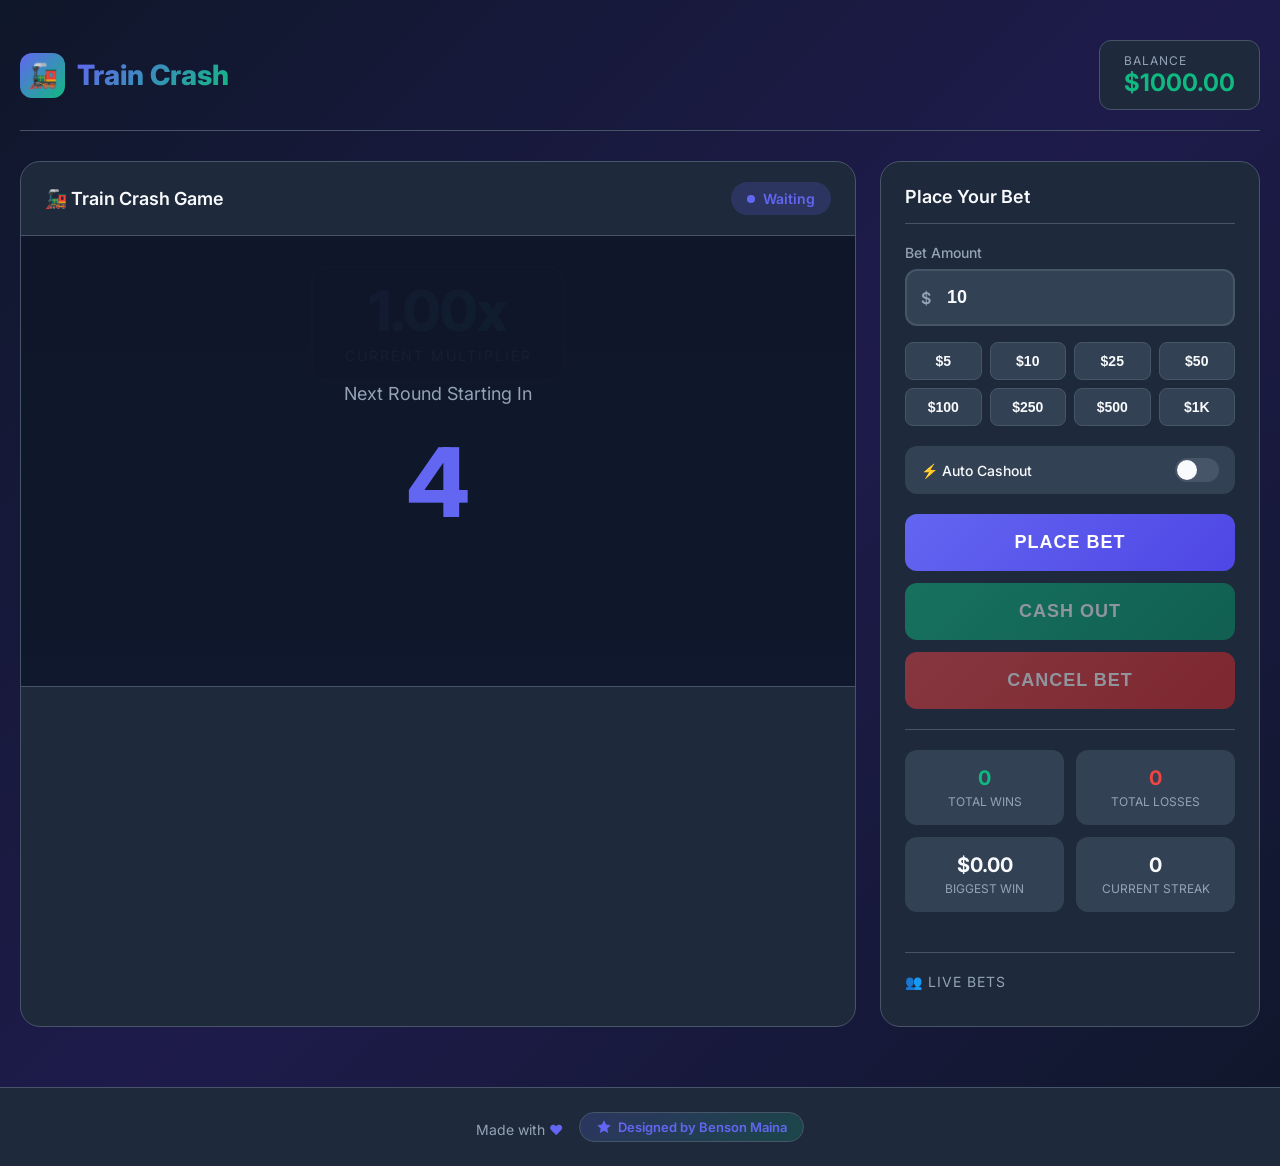
==== commit 62860d5c: "Create index.html" ====
--- a/index.html
+++ b/index.html
@@ -3,7 +3,7 @@
 <head>
     <meta charset="UTF-8">
     <meta name="viewport" content="width=device-width, initial-scale=1.0">
-    <title>Crash Bet - Cash Out Game</title>
+    <title>Train Crash - Cash Out Game</title>
     <link rel="preconnect" href="https://fonts.googleapis.com">
     <link rel="preconnect" href="https://fonts.gstatic.com" crossorigin>
     <link href="https://fonts.googleapis.com/css2?family=Inter:wght@400;500;600;700;800&display=swap" rel="stylesheet">
@@ -28,6 +28,9 @@
             --text-primary: #f8fafc;
             --text-secondary: #94a3b8;
             --border: #475569;
+            --train-color: #e74c3c;
+            --train-dark: #c0392b;
+            --track-color: #7f8c8d;
         }
 
         body {
@@ -36,12 +39,15 @@
             min-height: 100vh;
             color: var(--text-primary);
             overflow-x: hidden;
+            display: flex;
+            flex-direction: column;
         }
 
         .container {
             max-width: 1400px;
             margin: 0 auto;
             padding: 20px;
+            flex: 1;
         }
 
         /* Header */
@@ -194,7 +200,8 @@
         .canvas-container {
             position: relative;
             height: 450px;
-            background: linear-gradient(180deg, #0f172a 0%, #1e293b 100%);
+            background: linear-gradient(180deg, #1a1a2e 0%, #16213e 50%, #0f3460 100%);
+            overflow: hidden;
         }
 
         #gameCanvas {
@@ -204,15 +211,19 @@
 
         .multiplier-display {
             position: absolute;
-            top: 50%;
+            top: 30px;
             left: 50%;
-            transform: translate(-50%, -50%);
+            transform: translateX(-50%);
             text-align: center;
             z-index: 10;
+            background: rgba(15, 23, 42, 0.8);
+            padding: 16px 32px;
+            border-radius: 16px;
+            border: 1px solid var(--border);
         }
 
         .multiplier-value {
-            font-size: 72px;
+            font-size: 56px;
             font-weight: 800;
             background: linear-gradient(135deg, var(--primary), var(--success));
             -webkit-background-clip: text;
@@ -222,9 +233,11 @@
         }
 
         .multiplier-label {
-            font-size: 16px;
+            font-size: 14px;
             color: var(--text-secondary);
             margin-top: 8px;
+            text-transform: uppercase;
+            letter-spacing: 2px;
         }
 
         .crashed-overlay {
@@ -233,7 +246,7 @@
             left: 0;
             right: 0;
             bottom: 0;
-            background: rgba(239, 68, 68, 0.1);
+            background: rgba(239, 68, 68, 0.2);
             display: none;
             align-items: center;
             justify-content: center;
@@ -246,10 +259,18 @@
         }
 
         .crashed-text {
-            font-size: 48px;
+            font-size: 56px;
             font-weight: 800;
             color: var(--danger);
             text-transform: uppercase;
+            text-shadow: 0 0 30px rgba(239, 68, 68, 0.5);
+            animation: shake 0.5s ease-in-out;
+        }
+
+        @keyframes shake {
+            0%, 100% { transform: translateX(0); }
+            25% { transform: translateX(-10px); }
+            75% { transform: translateX(10px); }
         }
 
         .crashed-multiplier {
@@ -694,43 +715,37 @@
         }
 
         /* Footer Credit */
-        .footer-credit {
-            text-align: center;
-            padding: 30px 0;
+        .footer {
+            background: var(--bg-card);
+            border-top: 1px solid var(--border);
+            padding: 24px 0;
             margin-top: 40px;
-            border-top: 1px solid var(--border);
-        }
-
-        .credit-badge {
-            display: inline-flex;
+        }
+
+        .footer-content {
+            max-width: 1400px;
+            margin: 0 auto;
+            padding: 0 20px;
+            display: flex;
+            justify-content: center;
             align-items: center;
-            gap: 10px;
-            padding: 12px 24px;
-            background: linear-gradient(135deg, rgba(99, 102, 241, 0.1), rgba(16, 185, 129, 0.1));
-            border: 1px solid var(--border);
-            border-radius: 50px;
-            transition: all 0.3s;
-        }
-
-        .credit-badge:hover {
-            border-color: var(--primary);
-            box-shadow: 0 0 20px rgba(99, 102, 241, 0.3);
-        }
-
-        .credit-text {
+            gap: 8px;
+        }
+
+        .footer-text {
             font-size: 14px;
             color: var(--text-secondary);
         }
 
-        .credit-text span {
+        .footer-text span {
             color: var(--primary);
             font-weight: 600;
         }
 
-        .credit-heart {
+        .footer-heart {
             color: var(--danger);
             animation: heartBeat 1.5s infinite;
-            font-size: 18px;
+            display: inline-block;
         }
 
         @keyframes heartBeat {
@@ -738,14 +753,27 @@
             50% { transform: scale(1.2); }
         }
 
+        .designer-badge {
+            display: inline-flex;
+            align-items: center;
+            gap: 6px;
+            background: linear-gradient(135deg, rgba(99, 102, 241, 0.2), rgba(16, 185, 129, 0.2));
+            padding: 6px 16px;
+            border-radius: 20px;
+            border: 1px solid var(--border);
+            margin-left: 12px;
+        }
+
+        .designer-badge svg {
+            width: 16px;
+            height: 16px;
+            fill: var(--primary);
+        }
+
         .designer-name {
-            font-size: 16px;
-            font-weight: 700;
-            background: linear-gradient(135deg, var(--primary), var(--success));
-            -webkit-background-clip: text;
-            -webkit-text-fill-color: transparent;
-            background-clip: text;
-            letter-spacing: 1px;
+            font-weight: 600;
+            color: var(--text-primary);
+            font-size: 13px;
         }
 
         /* Responsive */
@@ -756,7 +784,7 @@
             }
 
             .multiplier-value {
-                font-size: 48px;
+                font-size: 40px;
             }
 
             .canvas-container {
@@ -770,6 +798,15 @@
             .btn {
                 padding: 14px 20px;
                 font-size: 16px;
+            }
+
+            .footer-content {
+                flex-direction: column;
+                gap: 12px;
+            }
+
+            .designer-badge {
+                margin-left: 0;
             }
         }
     </style>
@@ -779,8 +816,8 @@
         <!-- Header -->
         <header class="header">
             <div class="logo">
-                <div class="logo-icon">🚀</div>
-                <span class="logo-text">CrashBet</span>
+                <div class="logo-icon">🚂</div>
+                <span class="logo-text">Train Crash</span>
             </div>
             <div class="balance-display">
                 <div class="balance">
@@ -795,7 +832,7 @@
             <!-- Game Area -->
             <div class="game-area">
                 <div class="game-header">
-                    <h2 class="game-title">🎮 Crash Game</h2>
+                    <h2 class="game-title">🚂 Train Crash Game</h2>
                     <div class="game-status status-waiting" id="gameStatus">
                         <span class="status-dot"></span>
                         <span id="statusText">Waiting</span>
@@ -809,7 +846,7 @@
                         <div class="multiplier-label">Current Multiplier</div>
                     </div>
                     <div class="crashed-overlay" id="crashedOverlay">
-                        <div class="crashed-text">CRASHED</div>
+                        <div class="crashed-text">💥 CRASHED!</div>
                         <div class="crashed-multiplier" id="crashedMultiplier">2.45x</div>
                     </div>
                     <div class="countdown-overlay" id="countdownOverlay">
@@ -894,15 +931,22 @@
                 </div>
             </div>
         </div>
-
-        <!-- Footer Credit -->
-        <footer class="footer-credit">
-            <div class="credit-badge">
-                <span class="credit-heart">❤</span>
-                <span class="credit-text">Designed by <span class="designer-name">Benson Maina</span></span>
-            </div>
-        </footer>
     </div>
+
+    <!-- Footer -->
+    <footer class="footer">
+        <div class="footer-content">
+            <p class="footer-text">
+                Made with <span class="footer-heart">❤</span> 
+                <span class="designer-badge">
+                    <svg viewBox="0 0 24 24" xmlns="http://www.w3.org/2000/svg">
+                        <path d="M12 2L15.09 8.26L22 9.27L17 14.14L18.18 21.02L12 17.77L5.82 21.02L7 14.14L2 9.27L8.91 8.26L12 2Z"/>
+                    </svg>
+                    <span class="designer-name">Designed by Benson Maina</span>
+                </span>
+            </p>
+        </div>
+    </footer>
 
     <!-- Toast Container -->
     <div class="toast-container" id="toastContainer"></div>
@@ -928,7 +972,9 @@
                 streak: 0
             },
             countdown: 5,
-            liveBets: []
+            liveBets: [],
+            trainPosition: 0,
+            particles: []
         };
 
         // DOM Elements
@@ -960,7 +1006,7 @@
         // Canvas Setup
         const ctx = elements.canvas.getContext('2d');
         let animationId = null;
-        let graphPoints = [];
+        let startTime = 0;
 
         function resizeCanvas() {
             const container = elements.canvas.parentElement;
@@ -1082,6 +1128,233 @@
             });
         }
 
+        // Draw Train
+        function drawTrain(x, y, scale) {
+            ctx.save();
+            ctx.translate(x, y);
+            ctx.scale(scale, scale);
+
+            // Train body (main)
+            ctx.fillStyle = '#e74c3c';
+            ctx.beginPath();
+            ctx.roundRect(-40, -25, 80, 35, 5);
+            ctx.fill();
+
+            // Train body (darker bottom)
+            ctx.fillStyle = '#c0392b';
+            ctx.beginPath();
+            ctx.roundRect(-40, 5, 80, 15, 3);
+            ctx.fill();
+
+            // Windows
+            ctx.fillStyle = '#3498db';
+            ctx.beginPath();
+            ctx.roundRect(-30, -18, 15, 15, 3);
+            ctx.fill();
+            ctx.beginPath();
+            ctx.roundRect(-10, -18, 15, 15, 3);
+            ctx.fill();
+            ctx.beginPath();
+            ctx.roundRect(10, -18, 15, 15, 3);
+            ctx.fill();
+
+            // Front window
+            ctx.fillStyle = '#2980b9';
+            ctx.beginPath();
+            ctx.roundRect(25, -20, 12, 20, 3);
+            ctx.fill();
+
+            // Chimney
+            ctx.fillStyle = '#2c3e50';
+            ctx.fillRect(-25, -40, 12, 18);
+            ctx.fillStyle = '#34495e';
+            ctx.fillRect(-28, -42, 18, 5);
+
+            // Smoke
+            if (state.gameStatus === 'running') {
+                const smokeOffset = Math.sin(Date.now() / 200) * 3;
+                ctx.fillStyle = 'rgba(100, 100, 100, 0.6)';
+                ctx.beginPath();
+                ctx.arc(-19 + smokeOffset, -50, 8, 0, Math.PI * 2);
+                ctx.fill();
+                ctx.beginPath();
+                ctx.arc(-19 + smokeOffset - 5, -58, 6, 0, Math.PI * 2);
+                ctx.fill();
+            }
+
+            // Wheels
+            ctx.fillStyle = '#2c3e50';
+            // Back wheel
+            ctx.beginPath();
+            ctx.arc(-25, 20, 12, 0, Math.PI * 2);
+            ctx.fill();
+            ctx.fillStyle = '#7f8c8d';
+            ctx.beginPath();
+            ctx.arc(-25, 20, 6, 0, Math.PI * 2);
+            ctx.fill();
+
+            // Middle wheel
+            ctx.fillStyle = '#2c3e50';
+            ctx.beginPath();
+            ctx.arc(0, 20, 12, 0, Math.PI * 2);
+            ctx.fill();
+            ctx.fillStyle = '#7f8c8d';
+            ctx.beginPath();
+            ctx.arc(0, 20, 6, 0, Math.PI * 2);
+            ctx.fill();
+
+            // Front wheel
+            ctx.fillStyle = '#2c3e50';
+            ctx.beginPath();
+            ctx.arc(25, 20, 12, 0, Math.PI * 2);
+            ctx.fill();
+            ctx.fillStyle = '#7f8c8d';
+            ctx.beginPath();
+            ctx.arc(25, 20, 6, 0, Math.PI * 2);
+            ctx.fill();
+
+            // Wheel connectors
+            ctx.strokeStyle = '#7f8c8d';
+            ctx.lineWidth = 3;
+            ctx.beginPath();
+            ctx.moveTo(-25, 20);
+            ctx.lineTo(25, 20);
+            ctx.stroke();
+
+            // Headlight
+            ctx.fillStyle = '#f1c40f';
+            ctx.beginPath();
+            ctx.arc(38, -5, 5, 0, Math.PI * 2);
+            ctx.fill();
+
+            // Headlight glow
+            if (state.gameStatus === 'running') {
+                const glow = ctx.createRadialGradient(38, -5, 0, 38, -5, 30);
+                glow.addColorStop(0, 'rgba(241, 196, 15, 0.8)');
+                glow.addColorStop(1, 'rgba(241, 196, 15, 0)');
+                ctx.fillStyle = glow;
+                ctx.beginPath();
+                ctx.arc(38, -5, 30, 0, Math.PI * 2);
+                ctx.fill();
+            }
+
+            ctx.restore();
+        }
+
+        // Draw Tracks
+        function drawTracks(width, height) {
+            const trackY = height - 80;
+
+            // Ground
+            const groundGradient = ctx.createLinearGradient(0, trackY, 0, height);
+            groundGradient.addColorStop(0, '#2d3436');
+            groundGradient.addColorStop(1, '#1a1a2e');
+            ctx.fillStyle = groundGradient;
+            ctx.fillRect(0, trackY, width, height - trackY);
+
+            // Track bed (gravel)
+            ctx.fillStyle = '#636e72';
+            ctx.fillRect(0, trackY, width, 15);
+
+            // Rails
+            ctx.fillStyle = '#7f8c8d';
+            ctx.fillRect(0, trackY - 5, width, 4);
+            ctx.fillRect(0, trackY + 8, width, 4);
+
+            // Sleepers (ties)
+            ctx.fillStyle = '#5d4e37';
+            const sleeperSpacing = 40;
+            const offset = (state.trainPosition * 5) % sleeperSpacing;
+            for (let i = -offset; i < width; i += sleeperSpacing) {
+                ctx.fillRect(i, trackY - 8, 12, 24);
+            }
+
+            // Track markers
+            ctx.fillStyle = '#95a5a6';
+            ctx.font = 'bold 14px Inter';
+            ctx.textAlign = 'center';
+            for (let i = 0; i <= 5; i++) {
+                const x = (width / 5) * i;
+                ctx.fillText(`${i}x`, x, trackY + 45);
+            }
+        }
+
+        // Draw Background
+        function drawBackground(width, height) {
+            // Sky gradient
+            const skyGradient = ctx.createLinearGradient(0, 0, 0, height - 80);
+            skyGradient.addColorStop(0, '#0f0f23');
+            skyGradient.addColorStop(0.5, '#1a1a3e');
+            skyGradient.addColorStop(1, '#2d2d5a');
+            ctx.fillStyle = skyGradient;
+            ctx.fillRect(0, 0, width, height - 80);
+
+            // Stars
+            ctx.fillStyle = '#ffffff';
+            for (let i = 0; i < 50; i++) {
+                const x = (Math.sin(i * 123.456) * 0.5 + 0.5) * width;
+                const y = (Math.cos(i * 78.901) * 0.5 + 0.5) * (height - 150);
+                const size = Math.random() * 2 + 1;
+                const opacity = Math.random() * 0.5 + 0.3;
+                ctx.globalAlpha = opacity;
+                ctx.beginPath();
+                ctx.arc(x, y, size, 0, Math.PI * 2);
+                ctx.fill();
+            }
+            ctx.globalAlpha = 1;
+
+            // Mountains in background
+            ctx.fillStyle = '#1a1a2e';
+            ctx.beginPath();
+            ctx.moveTo(0, height - 80);
+            for (let i = 0; i <= width; i += 50) {
+                const mountainHeight = Math.sin(i * 0.02) * 30 + Math.cos(i * 0.01) * 20;
+                ctx.lineTo(i, height - 80 - mountainHeight - 50);
+            }
+            ctx.lineTo(width, height - 80);
+            ctx.closePath();
+            ctx.fill();
+        }
+
+        // Draw Particles (explosion)
+        function drawParticles(width, height, crashX) {
+            const crashY = height - 100;
+
+            state.particles.forEach((particle, index) => {
+                particle.x += particle.vx;
+                particle.y += particle.vy;
+                particle.vy += 0.3;
+                particle.life -= 0.02;
+
+                if (particle.life > 0) {
+                    ctx.globalAlpha = particle.life;
+                    ctx.fillStyle = particle.color;
+                    ctx.beginPath();
+                    ctx.arc(particle.x, particle.y, particle.size, 0, Math.PI * 2);
+                    ctx.fill();
+                } else {
+                    state.particles.splice(index, 1);
+                }
+            });
+
+            ctx.globalAlpha = 1;
+
+            // Continue generating particles after crash
+            if (state.gameStatus === 'crashed' && state.particles.length < 100) {
+                for (let i = 0; i < 3; i++) {
+                    state.particles.push({
+                        x: crashX,
+                        y: crashY,
+                        vx: (Math.random() - 0.5) * 15,
+                        vy: (Math.random() - 0.5) * 15,
+                        size: Math.random() * 8 + 4,
+                        color: ['#e74c3c', '#f39c12', '#f1c40f', '#95a5a6'][Math.floor(Math.random() * 4)],
+                        life: 1
+                    });
+                }
+            }
+        }
+
         // Draw Game Canvas
         function drawCanvas() {
             const width = elements.canvas.offsetWidth;
@@ -1089,91 +1362,44 @@
 
             ctx.clearRect(0, 0, width, height);
 
-            // Draw grid
-            ctx.strokeStyle = 'rgba(71, 85, 105, 0.3)';
-            ctx.lineWidth = 1;
-
-            for (let i = 0; i < 5; i++) {
-                const x = (width / 5) * i;
-                ctx.beginPath();
-                ctx.moveTo(x, 0);
-                ctx.lineTo(x, height);
-                ctx.stroke();
-            }
-
-            for (let i = 0; i < 5; i++) {
-                const y = (height / 5) * i;
-                ctx.beginPath();
-                ctx.moveTo(0, y);
-                ctx.lineTo(width, y);
-                ctx.stroke();
-            }
-
-            // Draw graph line
-            if (graphPoints.length > 1 && state.gameStatus === 'running') {
-                const gradient = ctx.createLinearGradient(0, 0, width, height);
-                gradient.addColorStop(0, '#10b981');
-                gradient.addColorStop(1, '#6366f1');
-
-                ctx.strokeStyle = gradient;
-                ctx.lineWidth = 4;
-                ctx.lineCap = 'round';
-                ctx.lineJoin = 'round';
-
-                ctx.beginPath();
-                graphPoints.forEach((point, index) => {
-                    const x = (point.t / 10) * width;
-                    const y = height - (point.m / 10) * height;
-
-                    if (index === 0) {
-                        ctx.moveTo(x, y);
-                    } else {
-                        ctx.lineTo(x, y);
-                    }
-                });
-                ctx.stroke();
-
-                // Draw area under curve
-                ctx.lineTo(width, height);
-                ctx.lineTo(0, height);
-                ctx.closePath();
-
-                const areaGradient = ctx.createLinearGradient(0, 0, 0, height);
-                areaGradient.addColorStop(0, 'rgba(16, 185, 129, 0.3)');
-                areaGradient.addColorStop(1, 'rgba(99, 102, 241, 0.1)');
-                ctx.fillStyle = areaGradient;
-                ctx.fill();
-
-                // Draw rocket/point
-                const lastPoint = graphPoints[graphPoints.length - 1];
-                if (lastPoint) {
-                    const x = (lastPoint.t / 10) * width;
-                    const y = height - (lastPoint.m / 10) * height;
-
-                    // Glow effect
-                    const glow = ctx.createRadialGradient(x, y, 0, x, y, 20);
-                    glow.addColorStop(0, 'rgba(16, 185, 129, 0.8)');
-                    glow.addColorStop(1, 'rgba(16, 185, 129, 0)');
-                    ctx.fillStyle = glow;
+            // Draw background
+            drawBackground(width, height);
+
+            // Draw tracks
+            drawTracks(width, height);
+
+            // Calculate train position based on multiplier
+            const maxMultiplier = 5;
+            const progress = Math.min((state.currentMultiplier - 1) / (maxMultiplier - 1), 1);
+            const trackY = height - 100;
+            const startX = 50;
+            const endX = width - 100;
+            const trainX = startX + (endX - startX) * progress;
+
+            state.trainPosition = progress;
+
+            // Draw train
+            const trainScale = 0.8 + progress * 0.2;
+            drawTrain(trainX, trackY, trainScale);
+
+            // Draw particles if crashed
+            if (state.gameStatus === 'crashed') {
+                drawParticles(width, height, trainX);
+            }
+
+            // Draw speed lines when running
+            if (state.gameStatus === 'running') {
+                ctx.strokeStyle = 'rgba(255, 255, 255, 0.3)';
+                ctx.lineWidth = 2;
+                for (let i = 0; i < 10; i++) {
+                    const lineX = (trainX - 100 + Math.random() * 80) % width;
+                    const lineY = Math.random() * (height - 150);
+                    const lineLength = Math.random() * 30 + 20;
                     ctx.beginPath();
-                    ctx.arc(x, y, 20, 0, Math.PI * 2);
-                    ctx.fill();
-
-                    // Point
-                    ctx.fillStyle = '#10b981';
-                    ctx.beginPath();
-                    ctx.arc(x, y, 8, 0, Math.PI * 2);
-                    ctx.fill();
+                    ctx.moveTo(lineX, lineY);
+                    ctx.lineTo(lineX - lineLength, lineY);
+                    ctx.stroke();
                 }
-            }
-
-            // Draw multiplier labels on Y-axis
-            ctx.fillStyle = '#94a3b8';
-            ctx.font = '12px Inter';
-            ctx.textAlign = 'right';
-            for (let i = 1; i <= 5; i++) {
-                const y = height - (height / 5) * i;
-                ctx.fillText(`${i}x`, width - 10, y + 4);
             }
         }
 
@@ -1181,23 +1407,32 @@
         function gameLoop() {
             if (state.gameStatus !== 'running') return;
 
-            const timeElapsed = Date.now() / 1000;
+            const timeElapsed = (Date.now() - startTime) / 1000;
             state.currentMultiplier = 1.00 + (Math.pow(timeElapsed, 2) * 0.1);
 
-            graphPoints.push({
-                t: timeElapsed,
-                m: state.currentMultiplier
-            });
-
             elements.multiplierValue.textContent = `${state.currentMultiplier.toFixed(2)}x`;
 
+            // Change color based on multiplier
+            if (state.currentMultiplier < 2) {
+                elements.multiplierValue.style.background = 'linear-gradient(135deg, #10b981, #6366f1)';
+            } else if (state.currentMultiplier < 5) {
+                elements.multiplierValue.style.background = 'linear-gradient(135deg, #f59e0b, #ef4444)';
+            } else {
+                elements.multiplierValue.style.background = 'linear-gradient(135deg, #ef4444, #dc2626)';
+            }
+            elements.multiplierValue.style.webkitBackgroundClip = 'text';
+            elements.multiplierValue.style.webkitTextFillColor = 'transparent';
+
+            // Check auto cashout
             if (state.autoCashoutEnabled && !state.hasCashedOut && state.hasBet) {
                 if (state.currentMultiplier >= state.autoCashoutValue) {
                     cashOut();
                 }
             }
 
+            // Check crash
             if (state.currentMultiplier >= state.crashPoint) {
+                state.currentMultiplier = state.crashPoint;
                 crash();
                 return;
             }
@@ -1214,6 +1449,7 @@
             elements.countdownOverlay.classList.add('active');
             elements.crashedOverlay.classList.remove('active');
             state.countdown = 5;
+            state.particles = [];
 
             const countdownInterval = setInterval(() => {
                 state.countdown--;
@@ -1233,7 +1469,8 @@
             state.crashPoint = generateCrashPoint();
             state.hasCashedOut = false;
             state.cashoutMultiplier = 0;
-            graphPoints = [];
+            state.particles = [];
+            startTime = Date.now();
 
             updateGameStatus('running', 'Running');
             elements.multiplierValue.textContent = '1.00x';
@@ -1249,6 +1486,7 @@
             }
 
             generateLiveBets();
+            drawCanvas();
             gameLoop();
 
             console.log('Crash Point (debug):', state.crashPoint.toFixed(2));
@@ -1269,10 +1507,37 @@
             elements.multiplierValue.style.webkitBackgroundClip = 'text';
             elements.multiplierValue.style.webkitTextFillColor = 'transparent';
 
+            // Create explosion particles
+            const width = elements.canvas.offsetWidth;
+            const height = elements.canvas.offsetHeight;
+            const crashX = 50 + (width - 150) * Math.min((state.crashPoint - 1) / 4, 1);
+            const crashY = height - 100;
+
+            for (let i = 0; i < 50; i++) {
+                state.particles.push({
+                    x: crashX,
+                    y: crashY,
+                    vx: (Math.random() - 0.5) * 20,
+                    vy: (Math.random() - 0.5) * 20,
+                    size: Math.random() * 10 + 5,
+                    color: ['#e74c3c', '#f39c12', '#f1c40f', '#95a5a6', '#2c3e50'][Math.floor(Math.random() * 5)],
+                    life: 1
+                });
+            }
+
+            // Animate particles
+            function animateParticles() {
+                if (state.gameStatus === 'crashed' && state.particles.length > 0) {
+                    drawCanvas();
+                    requestAnimationFrame(animateParticles);
+                }
+            }
+            animateParticles();
+
             if (state.hasBet && !state.hasCashedOut) {
                 state.stats.losses++;
                 state.stats.streak = state.stats.streak > 0 ? -1 : -1;
-                showToast(`Round crashed at ${state.crashPoint.toFixed(2)}x. You lost $${state.currentBet.toFixed(2)}`, 'error');
+                showToast(`Train crashed at ${state.crashPoint.toFixed(2)}x. You lost $${state.currentBet.toFixed(2)}`, 'error');
             }
 
             state.liveBets.forEach(bet => {
@@ -1292,7 +1557,7 @@
 
             setTimeout(() => {
                 startCountdown();
-            }, 3000);
+            }, 4000);
         }
 
         // Place Bet
@@ -1324,7 +1589,7 @@
             elements.cancelBetBtn.disabled = false;
             elements.betAmount.disabled = true;
 
-            showToast(`Bet placed: $${betAmount.toFixed(2)}`, 'success');
+            showToast(`Bet placed: $${betAmount.toFixed(2)} 🚂`, 'success');
         }
 
         // Cancel Bet
@@ -1365,7 +1630,7 @@
 
             elements.cashoutBtn.disabled = true;
 
-            showToast(`Cashed out at ${state.cashoutMultiplier.toFixed(2)}x! Won $${winAmount.toFixed(2)}`, 'success');
+            showToast(`Cashed out at ${state.cashoutMultiplier.toFixed(2)}x! Won $${winAmount.toFixed(2)} 🎉`, 'success');
 
             state.liveBets.forEach(bet => {
                 if (!bet.cashedOut && bet.name.startsWith('You')) {
